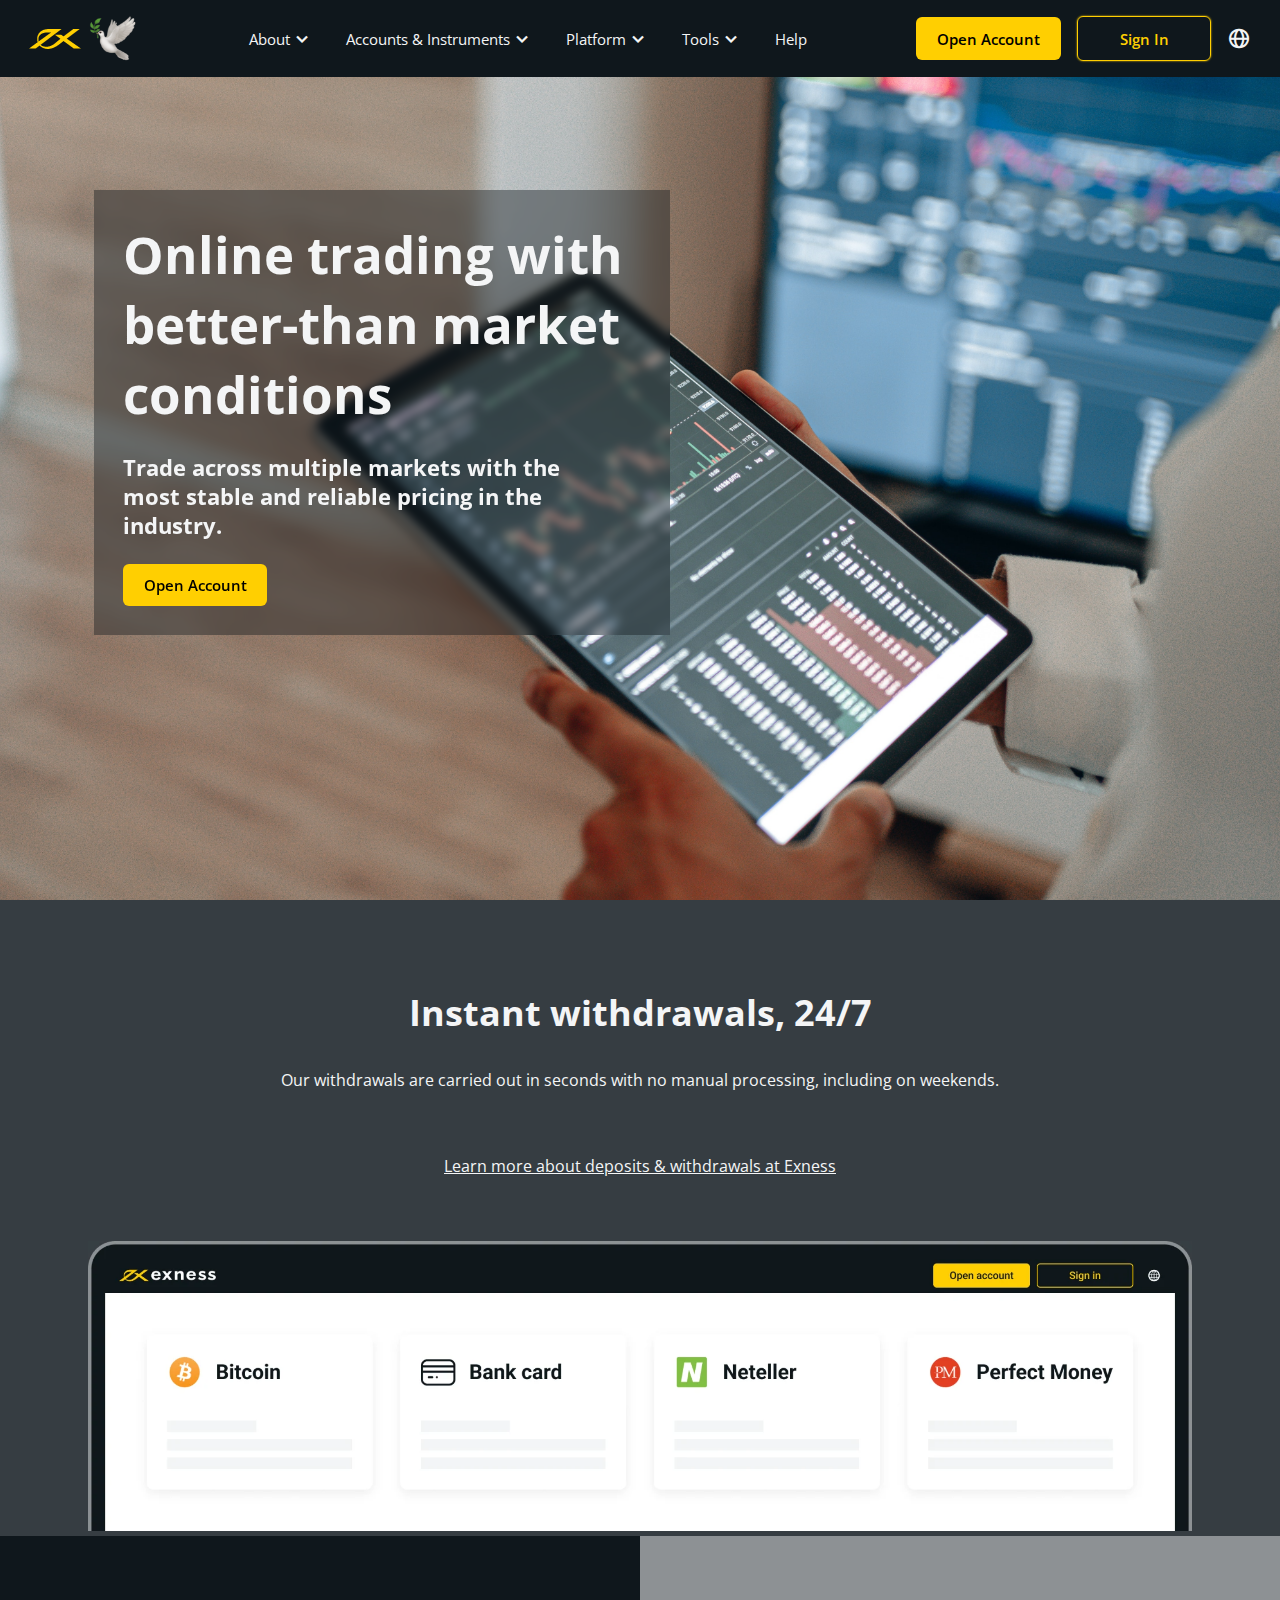
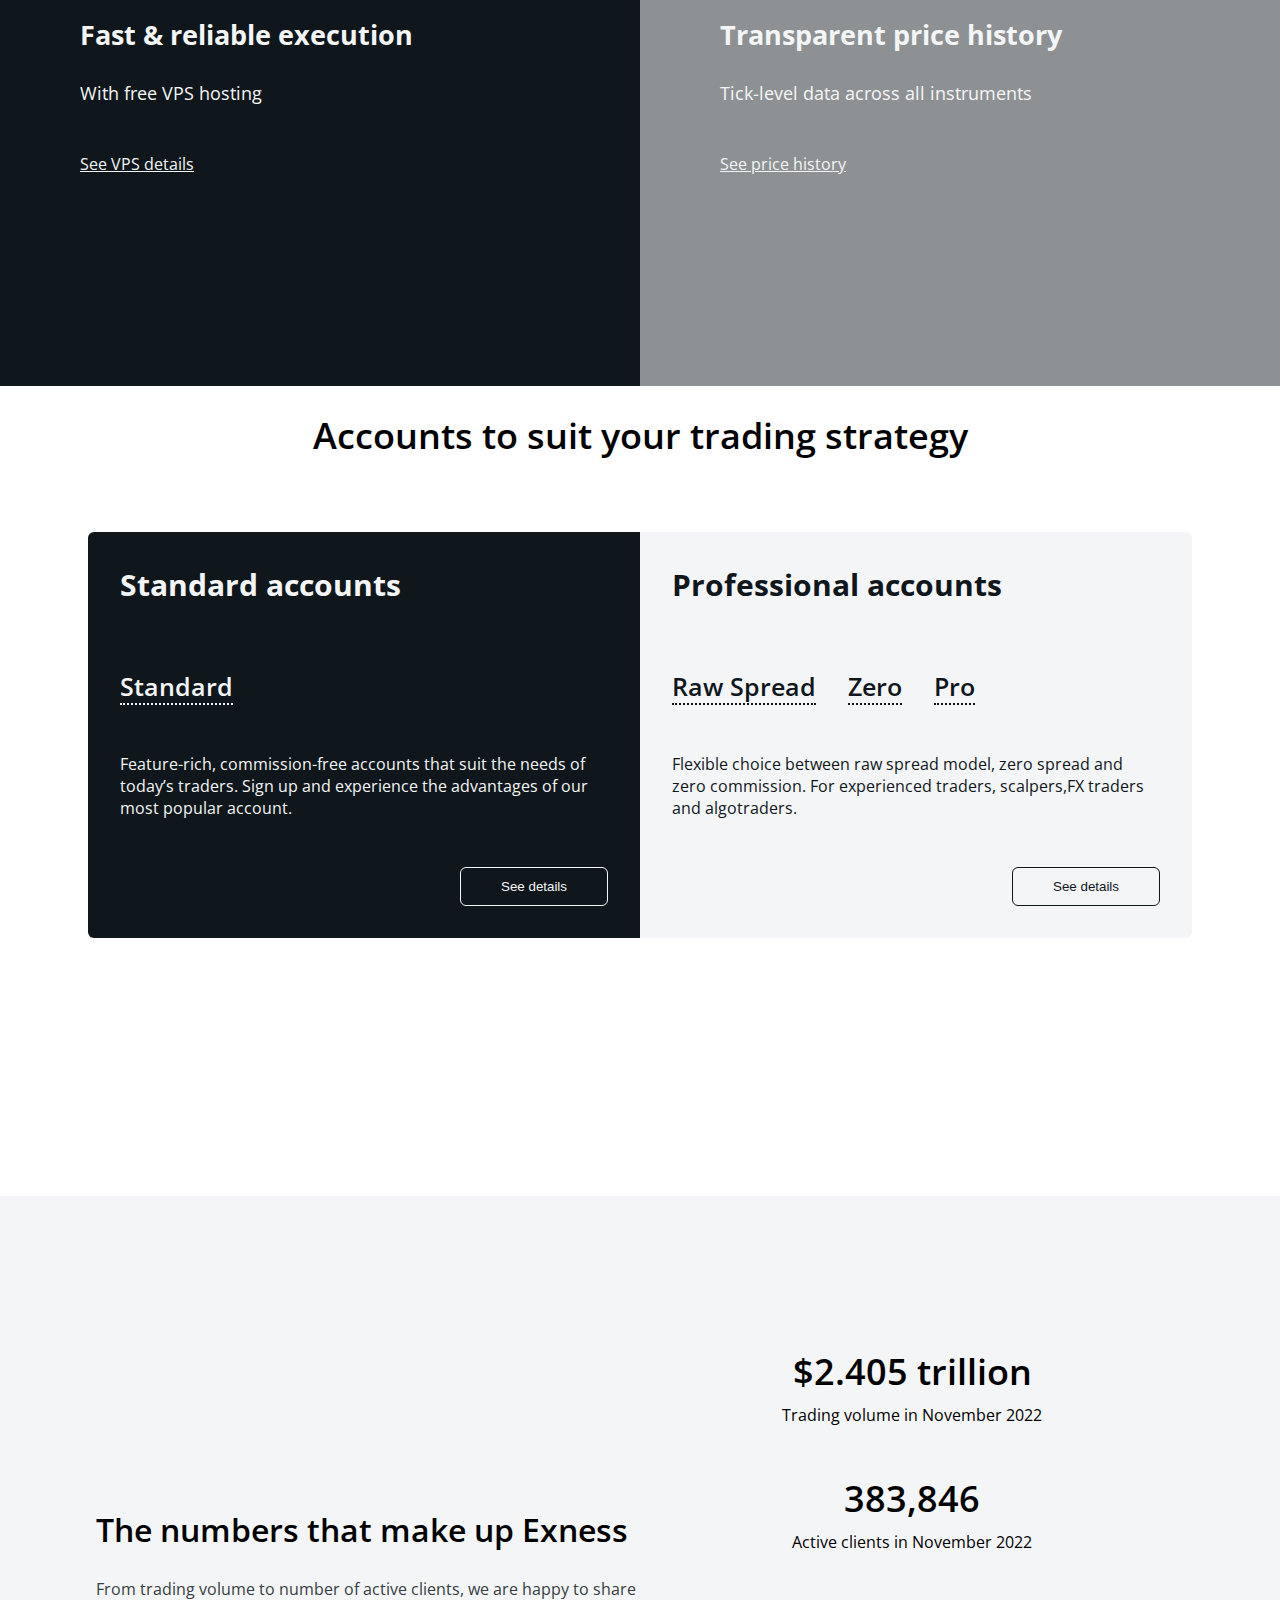
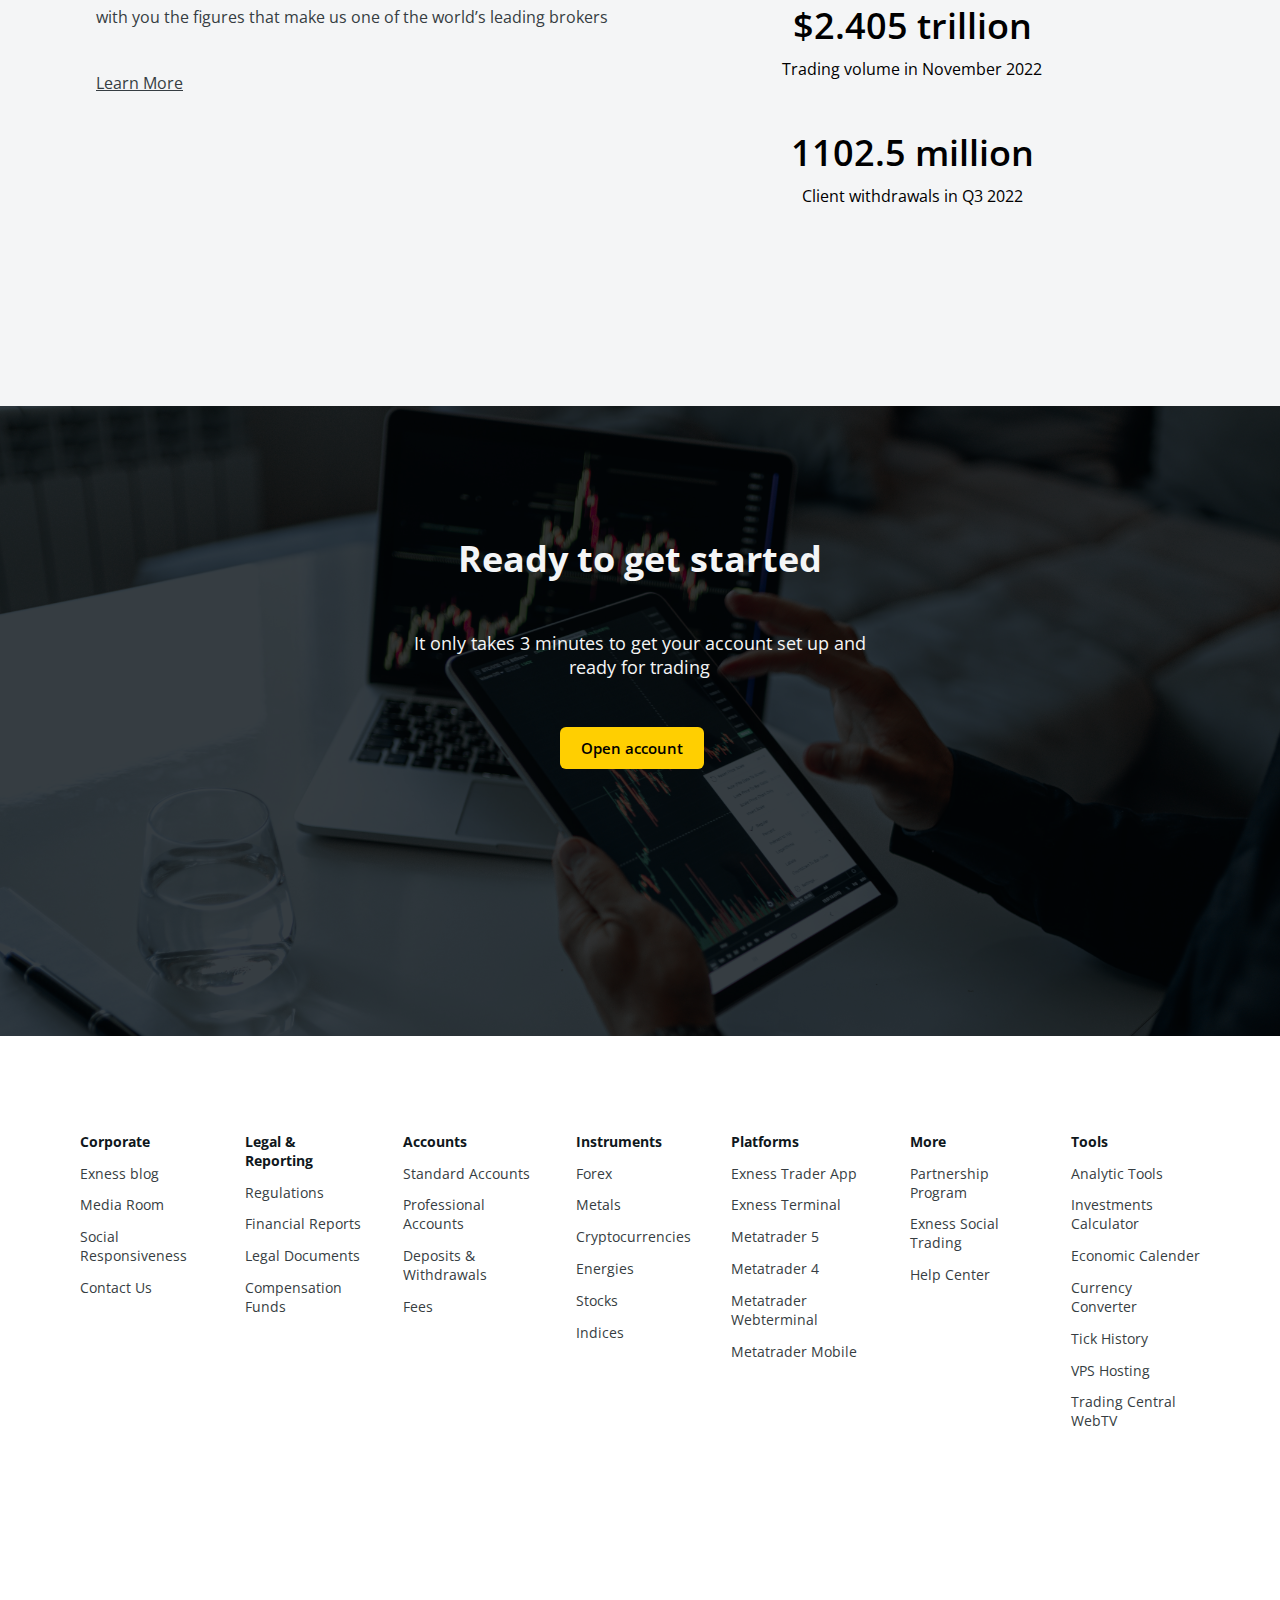
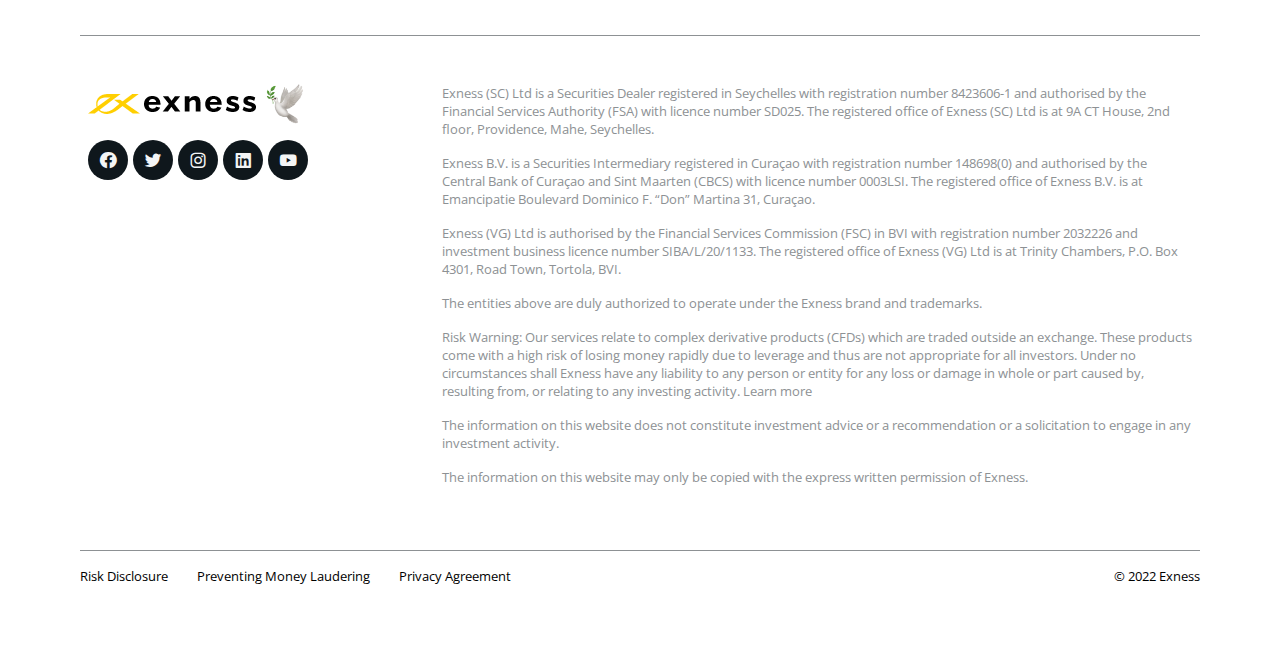
==== index.html @ 66a93e68 "Setting up to fix the site" ====
<!DOCTYPE html>
<html lang="en">
  <head>
    <meta charset="UTF-8" />
    <meta http-equiv="X-UA-Compatible" content="IE=edge" />
    <meta name="viewport" content="width=device-width, initial-scale=1.0" />
    <!-- LINKING FAVICON -->
    <link
      rel="shortcut icon"
      href="/assets/favicon_io/favicon-32x32.png"
      type="image/x-icon"
    />
    <!-- LINKING FAVICON -->
    <!-- LINKING BOXICONS -->
    <link
      href="https://unpkg.com/boxicons@2.1.4/css/boxicons.min.css"
      rel="stylesheet"
    />
    <!-- LINKING BOXICONS -->

    <!-- LINKING CSS -->
    <link rel="stylesheet" href="/style.css" />
    <!-- LINKING CSS -->
    <title>
      Online Trading | Trade CFDs on Crypto, Forex & more with Exness
    </title>
  </head>
  <body>
    <!-- NAV SECTION -->
    <nav>
      <!-- Nav Logo -->
      <i class="bx bx-menu"></i>

      <div class="navLogo">
        <img src="/assets/Sign.png" alt="Exness Logo" />
        <img src="/assets/peace.png" alt="Dove Image" />
      </div>
      <!-- Nav List -->
      <div class="navList">
        <ul class="main_navList">
          <!-- About List -->
          <li>
            <a href="#!"
              >About <i class="bx bx-chevron-up abt_btn_up"></i>
              <i class="bx bx-chevron-down abt_btn_down"></i
            ></a>
            <div class="sub_navList_abt">
              <ul>
                <li class="topic">Corporate</li>
                <li>Exness Blog</li>
                <li>Media Room</li>
                <li>Social Responsibility</li>
                <li>Contact Us</li>
              </ul>
              <ul>
                <li class="topic">Legal & Reporting</li>
                <li>Regulation</li>
                <li>Financial Reports</li>
                <li>Legal Documents</li>
                <li>Compensation Fund</li>
              </ul>
            </div>
          </li>
          <!-- Accounts & Instruments List -->
          <li>
            <a href="#!"
              >Accounts & Instruments
              <i class="bx bx-chevron-up acct_btn_up"></i>
              <i class="bx bx-chevron-down acct_btn_down"></i
            ></a>
            <div class="sub_navList_acct">
              <!-- Accounts List -->
              <ul>
                <li class="topic">Accounts</li>
                <li>Standard Accounts</li>
                <li>Professional Accounts</li>
                <li>Deposit Withdrawal</li>
                <li>Fees</li>
              </ul>
              <!-- Instruments List -->
              <ul>
                <li class="topic">Instruments</li>
                <li>Forex</li>
                <li>Metals</li>
                <li>Cryptocurrencies</li>
                <li>Energies</li>
                <li>Stocks</li>
                <li>Indices</li>
              </ul>
            </div>
          </li>
          <!-- Platforms List -->
          <li>
            <a href="#!"
              >Platform <i class="bx bx-chevron-up plat_btn_up"></i>
              <i class="bx bx-chevron-down plat_btn_down"></i
            ></a>
            <div class="sub_navList_plat">
              <ul>
                <li>Exness Trader App</li>
                <li>Exness Terminal</li>
                <li>MetaTrader 5</li>
                <li>MetaTrader 4</li>
                <li>MetaTrader WebTerminal</li>
                <li>MetaTrader Mobile</li>
              </ul>
            </div>
          </li>
          <!-- Tools List -->
          <li>
            <a href="#!"
              >Tools <i class="bx bx-chevron-up tools_btn_up"></i>
              <i class="bx bx-chevron-down tools_btn_down"></i
            ></a>
            <div class="sub_navList_tools">
              <ul>
                <li>Analytical Tools</li>
                <li>Investment Calculators</li>
                <li>Economic Calender</li>
                <li>Currency Converter</li>
                <li>Tick History</li>
                <li>VPS Hosting</li>
                <li>Trading Central WebTV</li>
              </ul>
            </div>
          </li>
          <!-- Help List -->
          <li>Help</li>
        </ul>
      </div>
      <div class="navCTA">
        <button class="priBtn">Open Account</button>
        <button class="secBtn">Sign In</button>
        <i class="bx bx-globe"></i>
        <i class="bx bx-message-detail"></i>
      </div>
    </nav>
    <!-- xxxNAV SECTION -->
    <!-- HERO SECTION -->
    <section class="hero">
      <div class="hero_content">
        <h1>Online trading with better-than market conditions</h1>
        <p>
          Trade across multiple markets with the most stable and reliable
          pricing in the industry.
        </p>
        <button class="heroBtn">Open Account</button>
      </div>
    </section>
    <!-- xxxHERO SECTION -->
    <!-- WITHDRAWALS SECTION -->
    <section class="withdrawal">
      <h2>Instant withdrawals, 24/7</h2>
      <p>
        Our withdrawals are carried out in seconds with no manual processing,
        including on weekends.
      </p>
      <p class="link">Learn more about deposits & withdrawals at Exness</p>
      <img src="/assets/deposits-withdrawals.png" alt="" />
    </section>
    <!-- WITHDRAWALS SECTION -->
    <!-- EXECUTION SECTION -->
    <section class="exe_transparent">
      <div class="execution">
        <h3>Fast & reliable execution</h3>
        <p>With free VPS hosting</p>
        <p class="link">See VPS details</p>
      </div>
      <div class="transparent">
        <h3>Transparent price history</h3>
        <p>Tick-level data across all instruments</p>
        <p class="link">See price history</p>
      </div>
    </section>
    <!-- EXECUTION SECTION -->
    <!-- ACCOUNTS SECTION -->
    <section class="accounts">
      <h3>Accounts to suit your trading strategy</h3>
      <div class="accounts_types">
        <div class="standard">
          <h4>Standard accounts</h4>
          <div class="dotted">
            <span>Standard</span>
          </div>
          <p>
            Feature-rich, commission-free accounts that suit the needs of
            today’s traders. Sign up and experience the advantages of our most
            popular account.
          </p>
          <button>See details</button>
        </div>
        <div class="professional">
          <h4>Professional accounts</h4>
          <div class="dotted">
            <span>Raw Spread</span>
            <span>Zero</span>
            <span>Pro</span>
          </div>
          <p>
            Flexible choice between raw spread model, zero spread and zero
            commission. For experienced traders, scalpers,FX traders and
            algotraders.
          </p>
          <button>See details</button>
        </div>
      </div>
    </section>
    <!-- ACCOUNTS SECTION -->
    <!-- TESTIMONIALS SECTION -->
    <section class="testimonials">
      <div class="testimonialsCTA">
        <h3>The numbers that make up Exness</h3>
        <p>
          From trading volume to number of active clients, we are happy to share
          with you the figures that make us one of the world’s leading brokers
        </p>
        <span class="link">Learn More</span>
      </div>
      <div class="testimonialsDetails">
        <div class="numbers">
          <span>$2.405 trillion</span
          ><span>Trading volume in November 2022</span>
        </div>
        <div class="numbers">
          <span>383,846</span><span>Active clients in November 2022</span>
        </div>
        <div class="numbers">
          <span>$2.405 trillion</span
          ><span>Trading volume in November 2022</span>
        </div>
        <div class="numbers">
          <span>1102.5 million</span><span>Client withdrawals in Q3 2022</span>
        </div>
      </div>
    </section>
    <!-- TESTIMONIALS SECTION -->
    <!-- CTA SECTION -->
    <section class="CTA">
      <div class="ctaContent">
        <h2>Ready to get started</h2>
        <p>
          It only takes 3 minutes to get your account set up and ready for
          trading
        </p>
        <button class="ctaBtn">Open account</button>
      </div>
    </section>
    <!-- CTA SECTION -->
    <!-- FOOTER LINKS -->
    <section class="links">
      <ul>
        <li class="topic">Corporate</li>
        <li>Exness blog</li>
        <li>Media Room</li>
        <li>Social Responsiveness</li>
        <li>Contact Us</li>
      </ul>
      <ul>
        <li class="topic">Legal & Reporting</li>
        <li>Regulations</li>
        <li>Financial Reports</li>
        <li>Legal Documents</li>
        <li>Compensation Funds</li>
      </ul>
      <ul>
        <li class="topic">Accounts</li>
        <li>Standard Accounts</li>
        <li>Professional Accounts</li>
        <li>Deposits & Withdrawals</li>
        <li>Fees</li>
      </ul>
      <ul>
        <li class="topic">Instruments</li>
        <li>Forex</li>
        <li>Metals</li>
        <li>Cryptocurrencies</li>
        <li>Energies</li>
        <li>Stocks</li>
        <li>Indices</li>
      </ul>
      <ul>
        <li class="topic">Platforms</li>
        <li>Exness Trader App</li>
        <li>Exness Terminal</li>
        <li>Metatrader 5</li>
        <li>Metatrader 4</li>
        <li>Metatrader Webterminal</li>
        <li>Metatrader Mobile</li>
      </ul>
      <ul>
        <li class="topic">More</li>
        <li>Partnership Program</li>
        <li>Exness Social Trading</li>
        <li>Help Center</li>
      </ul>
      <ul>
        <li class="topic">Tools</li>
        <li>Analytic Tools</li>
        <li>Investments Calculator</li>
        <li>Economic Calender</li>
        <li>Currency Converter</li>
        <li>Tick History</li>
        <li>VPS Hosting</li>
        <li>Trading Central WebTV</li>
      </ul>
    </section>
    <!-- FOOTER LINKS -->
    <!-- FOOTER SECTION -->
    <footer>
      <div class="companyDetails">
        <div class="logo">
          <div class="logoImg">
            <img src="/assets/ExnessLogoBlack.png" alt="" />
            <img src="/assets/peace.png" alt="" />
          </div>
          <div class="logoSocials">
            <i class="bx bxl-facebook-circle"></i>
            <i class="bx bxl-twitter"></i>
            <i class="bx bxl-instagram"></i>
            <i class="bx bxl-linkedin-square"></i>
            <i class="bx bxl-youtube"></i>
          </div>
        </div>
        <div class="companyDetContents">
          <p>
            E​xness (SC) Ltd ​is a Securities Dealer registered in Seychelles
            with registration number 8423606-1 and authorised by the Financial
            Services Authority (FSA) with licence number SD025. The registered
            office of E​xness (SC) Ltd is at 9A CT House, 2nd floor, Providence,
            Mahe, Seychelles.
          </p>
          <p>
            Exness B.V. is a Securities Intermediary registered in Curaçao with
            registration number 148698(0) and authorised by the Central Bank of
            Curaçao and Sint Maarten (CBCS) with licence number 0003LSI. The
            registered office of Exness B.V. is at Emancipatie Boulevard
            Dominico F. “Don” Martina 31, Curaçao.
          </p>
          <p>
            Exness (VG) Ltd is authorised by the Financial Services Commission
            (FSC) in BVI with registration number 2032226 and investment
            business licence number SIBA/L/20/1133. The registered office of
            Exness (VG) Ltd is at Trinity Chambers, P.O. Box 4301, Road Town,
            Tortola, BVI.
          </p>
          <p>
            The entities above are duly authorized to operate under the Exness
            brand and trademarks.
          </p>
          <p>
            Risk Warning: Our services relate to complex derivative products
            (CFDs) which are traded outside an exchange. These products come
            with a high risk of losing money rapidly due to leverage and thus
            are not appropriate for all investors. Under no circumstances shall
            Exness have any liability to any person or entity for any loss or
            damage in whole or part caused by, resulting from, or relating to
            any investing activity. <a href="#">Learn more</a>
          </p>
          <p>
            The information on this website does not constitute investment
            advice or a recommendation or a solicitation to engage in any
            investment activity.
          </p>
          <p>
            The information on this website may only be copied with the express
            written permission of Exness.
          </p>
        </div>
      </div>
    </footer>
    <div class="footerProper">
      <div class="legals">
        <div class="spans">
          <span>Risk Disclosure</span>
          <span>Preventing Money Laudering</span>
          <span>Privacy Agreement</span>
        </div>
        <div>&#169; 2022 Exness</div>
      </div>
    </div>
    <!-- FOOTER SECTION -->
    <!-- JS  -->
    <script src="/index.js"></script>
    <!-- JS  -->
  </body>
</html>
---- style.css ----
/* LINKING GOOGLE FONTS */
@import url("https://fonts.googleapis.com/css2?family=Open+Sans:wght@300;400;500;600;700;800&display=swap");
/* LINKING GOOGLE FONTS */

/* CSS Variables */
:root {
  --main-theme: #ffcf01;
  --main-theme-hover: #ffcf51;
  --theme-dark: #0f171c;
  --theme-mid-dark: #363d42;
  --theme-lighter-gray: #8d9194;
  --theme-lighter-gray2: #f4f5f6;
  --theme-dark-hover: #0f171c88;
  --theme-light: #fff;
  --theme-gray: #f4f5f6;
}
/* CSS Variables */

/* Initializing CSS */
* {
  padding: 0;
  margin: 0;
  box-sizing: border-box;
}

body {
  font-family: "Open Sans", sans-serif;
}

li {
  list-style: none;
}

a {
  text-decoration: none;
  color: inherit;
}

button {
  border: none;
  outline: none;
}
/* Initializing CSS */

/* Global CSS */
.priBtn {
  background-color: var(--main-theme);
  padding: 0.7rem 1.3rem;
  margin-right: 1rem;
  border-radius: 6px;
  font-size: 15.1px;
  font-family: "Open Sans", sans-serif;
  cursor: pointer;
  transition: 0.2s ease-in-out;
  font-weight: 600;
}

.priBtn:hover {
  background-color: var(--main-theme-hover);
}

.secBtn {
  background-color: transparent;
  color: var(--main-theme);
  border: 1px solid var(--main-theme);
  padding: 0.7rem 2.6rem;
  margin-right: 1rem;
  border-radius: 6px;
  font-size: 15.1px;
  font-family: "Open Sans", sans-serif;
  cursor: pointer;
  transition: 0.2s ease-in-out;
  font-weight: 600;
  box-shadow: 0px 0px 2px var(--main-theme);
}

.secBtn:hover {
  box-shadow: 0px 0px 10px var(--main-theme);
}
/* Global CSS */

/* *******NAV SECTION STYLING********** */

nav {
  position: fixed;
  top: 0;
  z-index: 1;
  width: 100%;
  display: flex;
  align-items: center;
  justify-content: space-between;
  padding: 1rem 1.8rem;
  background-color: var(--theme-dark);
  color: var(--theme-gray);
}

nav > .navLogo {
  display: flex;
  align-items: center;
  justify-content: center;
  gap: 0.5rem;
}

nav .bx-menu {
  display: none;
}

nav > .navLogo img:nth-child(2) {
  height: 45px;
  width: 50px;
}

nav .navList .main_navList {
  display: flex;
  align-items: center;
  justify-content: space-between;
  gap: 2rem;
  font-size: 15px;
}

.navList .main_navList li {
  transition: 0.2s ease;
}

.navList .main_navList li a {
  display: flex;
  align-items: center;
  justify-content: center;
  transition: 0.2s ease;
}

.navList .main_navList > li:last-of-type:hover {
  text-decoration: underline;
  cursor: pointer;
}

.navList .main_navList li:hover {
  color: var(--main-theme);
}

.navList .main_navList li:hover .sub_navList_abt,
.navList .main_navList li:hover .sub_navList_acct,
.navList .main_navList li:hover .sub_navList_plat,
.navList .main_navList li:hover .sub_navList_tools {
  color: var(--theme-gray);
}

.navList .main_navList li a .bx-chevron-up {
  display: none;
}

.navList .main_navList li a .bx-chevron-down,
.navList .main_navList li a .bx-chevron-up {
  font-size: 24px;
}

.navList .main_navList li .sub_navList_abt,
.navList .main_navList li .sub_navList_acct,
.navList .main_navList li .sub_navList_plat,
.navList .main_navList li .sub_navList_tools {
  display: none;
}

.navList .main_navList li .sub_navList_abt.active,
.navList .main_navList li .sub_navList_acct.active,
.navList .main_navList li .sub_navList_plat.active,
.navList .main_navList li .sub_navList_tools.active {
  display: flex;
  align-items: center;
  justify-content: center;
  gap: 3rem;
  padding: 1.7rem;
  cursor: pointer;
  position: absolute;
  background-color: #363d42;
  top: 11%;
}

.navList .main_navList li .sub_navList_acct.active {
  align-items: flex-start;
  justify-content: flex-start;
}

.navList .main_navList li .sub_navList_abt.active ul .topic,
.navList .main_navList li .sub_navList_acct.active ul .topic {
  font-weight: 700;
  padding-bottom: 0.8rem;
}

.navList .main_navList li .sub_navList_abt.active ul .topic:hover,
.navList .main_navList li .sub_navList_acct.active ul .topic:hover {
  color: var(--theme-gray);
}

.navList .main_navList li .sub_navList_abt.active ul li,
.navList .main_navList li .sub_navList_acct.active ul li,
.navList .main_navList li .sub_navList_plat.active ul li,
.navList .main_navList li .sub_navList_tools.active ul li {
  margin-bottom: 1.8rem;
}

.navList .main_navList li .sub_navList_abt.active ul li:last-child,
.navList .main_navList li .sub_navList_acct.active ul li:last-child,
.navList .main_navList li .sub_navList_plat.active ul li:last-child,
.navList .main_navList li .sub_navList_tools.active ul li:last-child {
  margin-bottom: 0;
}

.navList .main_navList li .sub_navList_abt.active:hover,
.navList .main_navList li .sub_navList_acct.active:hover,
.navList .main_navList li .sub_navList_plat.active:hover,
.navList .main_navList li .sub_navList_tools.active:hover {
  color: var(--theme-gray);
}

nav .navCTA {
  cursor: pointer;
}

nav .navCTA {
  display: flex;
  align-items: center;
  justify-content: center;
}

nav .navCTA i {
  font-size: 24px;
}

nav .navCTA i:last-child {
  display: none;
}

/* NAV SECTION MEDIA QUERIES */
@media (min-width: 200px) and (max-width: 375px) {
  nav .navList {
    display: none;
  }
  .navCTA .priBtn,
  .navCTA .secBtn {
    display: none;
  }
  nav .navCTA i:last-child {
    display: flex;
    margin-left: 0.8rem;
  }
  nav .navCTA .bx-globe {
    display: none;
  }
  nav .bx-menu {
    display: flex;
    font-size: 24px;
    cursor: pointer;
  }
}
@media (min-width: 376px) and (max-width: 576px) {
  nav .navList {
    display: none;
  }
  .navCTA .priBtn,
  .navCTA .secBtn {
    display: none;
  }
  nav .navCTA i:last-child {
    display: flex;
    margin-left: 0.8rem;
  }
  nav .navCTA .bx-globe {
    display: none;
  }
  nav .bx-menu {
    display: flex;
    font-size: 24px;
    cursor: pointer;
  }
}
@media (min-width: 577px) and (max-width: 820px) {
  nav .navList {
    display: none;
  }
  nav .bx-menu {
    display: flex;
    font-size: 35px;
    cursor: pointer;
  }
  nav .navCTA .bx-globe {
    display: none;
  }
  nav .navCTA i:last-child {
    display: flex;
    margin-left: 0.8rem;
    font-size: 35px;
  }
}
/* NAV SECTION MEDIA QUERIES */

/* xxxxxxxxNAV SECTION STYLINGxxxxxxxx */

/* HERO SECTION STYLING */
.hero {
  height: 100vh;
  background-image: url("/assets/bg_bg.jpg");
  background-size: cover;
  background-repeat: no-repeat;
  background-position: center;
  padding: 10rem 4rem;
  display: flex;
  flex-direction: column;
  align-items: flex-start;
  justify-content: flex-start;
}

.hero .hero_content {
  width: 50%;
  background-color: rgba(15, 23, 26, 0.405);
  -webkit-backdrop-filter: blur(5px);
  backdrop-filter: blur(5px);
  padding: 1.8rem;
  margin: 30px;
  font-weight: bold;
}

.hero_content h1 {
  font-size: 3.2rem;
  color: var(--theme-gray);
  margin-bottom: 1.5rem;
}

.hero_content p {
  font-size: 21.5px;
  color: var(--theme-gray);
  width: 85%;
  margin-bottom: 1.5rem;
}

.heroBtn {
  background-color: var(--main-theme);
  padding: 0.7rem 1.3rem;
  margin-right: 1rem;
  border-radius: 6px;
  font-size: 15.1px;
  font-family: "Open Sans", sans-serif;
  cursor: pointer;
  transition: 0.2s ease-in-out;
  font-weight: 600;
}

.heroBtn:hover {
  background-color: var(--main-theme-hover);
}

/* HERO SECTION MEDIA QUERIES */
@media (min-width: 200px) and (max-width: 374px) {
}
@media (min-width: 375px) and (max-width: 576px) {
  .hero {
    height: 80vh;
    padding: 4.6rem 0rem;
  }
  .hero .hero_content {
    width: 100%;
    padding: 1rem;
    margin: 0px;
  }
  .hero_content h1 {
    margin-top: 8rem;
    font-size: 35px;
    padding: 0;
    text-align: center;
  }
  .hero_content p {
    font-size: 16.5px;
    color: var(--theme-gray);
    width: 100%;
    padding: 0;
    text-align: center;
    margin-bottom: 8.7rem;
  }
  .heroBtn {
    width: 100%;
  }
}
@media (min-width: 577px) and (max-width: 820px) {
  .hero {
    height: 53vh;
    padding: 4.6rem 0rem;
  }
  .hero .hero_content {
    width: 100%;
    padding: 1rem;
    margin: 0px;
  }
  .hero_content h1 {
    width: 70%;
    margin-top: 5rem;
    font-size: 3rem;
    padding: 0;
    text-align: left;
  }
  .hero_content p {
    font-size: 16.5px;
    color: var(--theme-gray);
    width: 80%;
    padding: 0;
    text-align: left;
    margin-bottom: 5rem;
  }
}
/* xxxHERO SECTION MEDIA QUERIES */

/* xxxxxxxxxHERO SECTION STYLING */

/* WITHDRAWALE SECTION */
.withdrawal {
  padding: 5.5rem 5.5rem 0 5.5rem;
  text-align: center;
  background-color: #363d42;
  color: var(--theme-gray);
}

.withdrawal h2 {
  font-size: 36px;
  margin-bottom: 2rem;
}

.withdrawal p {
  font-size: 16px;
  margin-bottom: 4rem;
}

.withdrawal .link {
  text-decoration: underline;
}

.withdrawal img {
  width: 100%;
}

/* WITHDRWAL SECTION MEDIA QUERIES */
@media (min-width: 200px) and (max-width: 374px) {
}
@media (min-width: 375px) and (max-width: 576px) {
  .withdrawal {
    padding: 5rem 1rem 0 1rem;
  }

  .withdrawal h2 {
    font-size: 26px;
    /* margin-bottom: 2rem; */
  }

  .withdrawal p {
    margin-bottom: 2rem;
  }
}
@media (min-width: 577px) and (max-width: 820px) {
}
/* xxxWITHDRWAL SECTION MEDIA QUERIES */
/* WITHDRAWALE SECTION */

/* EXECUTION SECTION STYLING */
.exe_transparent {
  height: 50vh;
  display: flex;
  align-items: center;
  justify-content: space-around;
}

.exe_transparent .execution {
  padding: 5rem 5rem 1rem 5rem;
  width: 100%;
  height: 100%;
  background-color: var(--theme-dark);
}

.exe_transparent .transparent {
  padding: 5rem 5rem 1rem 5rem;
  width: 100%;
  height: 100%;
  background-color: var(--theme-lighter-gray);
}

.exe_transparent .execution h3,
.exe_transparent .transparent h3 {
  font-size: 27px;
  margin-bottom: 1.7rem;
  color: var(--theme-gray);
}

.exe_transparent .execution p,
.exe_transparent .transparent p {
  color: var(--theme-gray);
  font-size: 18.35px;
  margin-bottom: 3rem;
}

.exe_transparent .execution .link,
.exe_transparent .transparent .link {
  font-size: 16px;
  text-decoration: underline;
}

/* EXECUTION SECTION MEDIA QUERIES */
@media (min-width: 200px) and (max-width: 374px) {
}
@media (min-width: 375px) and (max-width: 576px) {
  .exe_transparent {
    width: 100%;
    height: 30vh;
  }
  .exe_transparent .execution,
  .exe_transparent .transparent {
    padding: 1rem 1rem 0.3rem 1rem;
  }
  .exe_transparent .execution h3,
  .exe_transparent .transparent h3 {
    font-size: 20px;
    margin-bottom: 2rem;
  }
  .exe_transparent .execution p,
  .exe_transparent .transparent p {
    color: var(--theme-gray);
    font-size: 16px;
    margin-bottom: 1.5rem;
  }

  .exe_transparent .execution p {
    margin-bottom: 2.9rem;
  }
  .exe_transparent .execution .link,
  .exe_transparent .transparent .link {
    font-size: 14px;
  }
}
@media (min-width: 577px) and (max-width: 820px) {
  .exe_transparent {
    height: 30vh;
  }
  .exe_transparent .execution p {
    margin-bottom: 4.5rem;
  }
}
/* xxxEXECUTION SECTION MEDIA QUERIES */
/* EXECUTION SECTION STYLING */
/* ACCOUNTS SECTION */
.accounts {
  height: 90vh;
  padding: 1.5rem;
  background-color: var(--theme-light);
}

.accounts h3 {
  text-align: center;
  font-weight: 600;
  font-size: 36.2px;
  margin-bottom: 0.5rem;
}

.accounts .accounts_types {
  padding: 4rem;
  display: flex;
  align-items: center;
  justify-content: center;
}

.accounts .accounts_types .standard {
  background-color: var(--theme-dark);
  color: var(--theme-gray);
  width: 50%;
  height: 100%;
  padding: 2rem;
  border-top-left-radius: 6px;
  border-bottom-left-radius: 6px;
}

.accounts .accounts_types .standard .dotted,
.accounts .accounts_types .professional .dotted {
  display: flex;
  align-items: center;
  justify-content: flex-start;
  gap: 2rem;
  font-size: 25px;
  font-weight: 600;
}

.accounts .accounts_types .standard .dotted > span,
.accounts .accounts_types .professional .dotted > span {
  border-bottom: 2px dotted;
  margin-bottom: 3rem;
}

.accounts .accounts_types .standard h4,
.accounts .accounts_types .professional h4 {
  font-size: 30px;
  margin-bottom: 4rem;
}

.accounts .accounts_types .standard p,
.accounts .accounts_types .professional p {
  margin-bottom: 3rem;
}

.accounts .accounts_types .professional {
  color: var(--theme-dark);
  background-color: var(--theme-gray);
  width: 50%;
  height: 100%;
  padding: 2rem;
  border-top-right-radius: 6px;
  border-bottom-right-radius: 6px;
}

.accounts .accounts_types .standard button,
.accounts .accounts_types .professional button {
  display: block;
  margin-left: auto;
  padding: 0.7rem 2.5rem;
  background-color: transparent;
}

.accounts .accounts_types .standard button {
  border: 1px solid var(--theme-gray);
  border-radius: 6px;
  color: var(--theme-gray);
}

.accounts .accounts_types .professional button {
  border: 1px solid var(--theme-dark);
  border-radius: 6px;
  color: var(--theme-dark);
}

/* ACCOUNTS SECTION MEDIA QUERIES */
@media (min-width: 200px) and (max-width: 374px) {
}
@media (min-width: 375px) and (max-width: 576px) {
  .accounts {
    height: 80vh;
    padding: 0.5rem;
  }
  .accounts h3 {
    font-size: 25.2px;
    margin-top: 2rem;
  }

  .accounts .accounts_types {
    padding: 1rem;
    flex-direction: column;
  }
  .accounts .accounts_types .standard,
  .accounts .accounts_types .professional {
    width: 100%;
    height: 10%;
    padding: 1rem;
    border-radius: 6px;
  }
  .accounts .accounts_types .standard h4,
  .accounts .accounts_types .professional h4 {
    font-size: 22px;
  }
  .accounts .accounts_types .standard span,
  .accounts .accounts_types .professional span {
    font-size: 18px;
  }
  .accounts .accounts_types .professional {
    margin-top: 1.5rem;
  }
  .accounts .accounts_types .standard button,
  .accounts .accounts_types .professional button {
    width: 100%;
  }
}
@media (min-width: 577px) and (max-width: 820px) {
  .accounts {
    height: 80vh;
    padding: 0.5rem;
  }
  .accounts h3 {
    font-size: 25.2px;
    margin-top: 3rem;
  }

  .accounts .accounts_types {
    padding: 1rem;
    flex-direction: row;
  }
  .accounts .accounts_types .standard,
  .accounts .accounts_types .professional {
    width: 100%;
    padding: 1rem;
  }
  .accounts .accounts_types .standard h4,
  .accounts .accounts_types .professional h4 {
    font-size: 22px;
  }
  .accounts .accounts_types .standard span,
  .accounts .accounts_types .professional span {
    font-size: 18px;
  }

  .accounts .accounts_types .standard button,
  .accounts .accounts_types .professional button {
    width: 100%;
  }
}
/* xxxACCOUNTS SECTION MEDIA QUERIES */
/* ACCOUNTS SECTION */

/* TESTIMONIALS SECTION */
.testimonials {
  margin-top: 0rem;
  height: 90vh;
  display: flex;
  align-items: center;
  justify-content: center;
  padding: 6rem;
  background-color: var(--theme-lighter-gray2);
}

.testimonialsCTA,
.testimonialsDetails {
  width: 50%;
}

.testimonialsDetails,
.testimonialsDetails .numbers {
  display: flex;
  flex-direction: column;
  align-items: center;
  justify-content: space-between;
}

.testimonialsCTA h3 {
  font-size: 32px;
  font-weight: 600;
  width: 100%;
  margin-bottom: 1.5rem;
}

.testimonialsCTA p {
  margin-bottom: 2.5rem;
  line-height: 1.8;
  color: var(--theme-mid-dark);
}

.testimonialsCTA .link {
  text-decoration: underline;
  color: var(--theme-mid-dark);
}

.numbers span:first-of-type {
  font-weight: 600;
  font-size: 36px;
  margin-bottom: 0.5rem;
  /* color: var(--theme-mid-dark); */
}

.numbers {
  margin-bottom: 3rem;
}

/* TESTIMONIALS SECTION MEDIA QUERIES */
@media (min-width: 200px) and (max-width: 374px) {
}
@media (min-width: 375px) and (max-width: 576px) {
  .testimonials {
    flex-direction: column;
    margin-top: 18rem;
    height: 100vh;
    text-align: center;
    padding: 3rem 1rem 1rem 1rem;
  }
  .testimonialsCTA,
  .testimonialsDetails {
    width: 100%;
  }
  .testimonialsCTA h3 {
    font-size: 28px;
    margin-top: 3rem;
  }
  .testimonialsCTA p {
    margin-bottom: 1.8rem;
  }
  .testimonialsDetails {
    margin-top: 3rem;
  }
  .numbers span:first-of-type {
    font-size: 28px;
    color: var(--theme-mid-dark);
  }
}
@media (min-width: 577px) and (max-width: 820px) {
  .testimonials {
    margin-top: -20rem;
    padding: 3rem;
    font-size: 80%;
    height: 60vh;
  }
  .numbers span:first-of-type {
    font-size: 28px;
  }
}
/* xxxTESTIMONIALS SECTION MEDIA QUERIES */
/* TESTIMONIALS SECTION */

/* CTA SECTION */
.CTA {
  display: flex;
  flex-direction: column;
  align-items: center;
  height: 70vh;
  padding: 6rem;
  background-image: url("/assets/bg_bg2.jpg");
  background-color: var(--theme-mid-dark);
  background-size: cover;
  background-blend-mode: multiply;
}

.ctaContent {
  margin-top: 2rem;
  text-align: center;
}

.CTA h2,
.CTA p {
  color: var(--theme-gray);
}

.CTA h2 {
  font-size: 36px;
  margin-bottom: 3rem;
}

.CTA p {
  font-size: 18px;
  width: 80%;
  margin: auto;
  margin-bottom: 3rem;
}

.ctaBtn {
  background-color: var(--main-theme);
  padding: 0.7rem 1.3rem;
  margin-right: 1rem;
  border-radius: 6px;
  font-size: 15.1px;
  font-family: "Open Sans", sans-serif;
  cursor: pointer;
  transition: 0.2s ease-in-out;
  font-weight: 600;
}

.ctaBtn:hover {
  background-color: var(--main-theme-hover);
}

/* CTA SECTION MEDIA QUERIES */
@media (min-width: 200px) and (max-width: 374px) {
}
@media (min-width: 375px) and (max-width: 576px) {
  .CTA {
    height: 35vh;
    padding: 1rem;
  }
  .ctaContent {
    margin-top: 2rem;
  }
  .CTA h2 {
    font-size: 28px;
  }
  .CTA p {
    font-size: 16px;
    width: 100%;
  }
  .ctaBtn {
    width: 100%;
  }
}
@media (min-width: 577px) and (max-width: 820px) {
  .CTA {
    height: 50vh;
    padding: 6rem;
  }
}
/* xxxCTA SECTION MEDIA QUERIES */
/* CTA SECTION */

/* LINKS SECTION */
.links {
  padding: 6rem 5rem;
  display: flex;
  align-items: flex-start;
  justify-content: space-between;
  gap: 2.5rem;
  font-size: 14px;
}

.links ul li {
  color: var(--theme-mid-dark);
  margin-bottom: 0.8rem;
}

.links ul .topic {
  color: var(--theme-dark);
  font-weight: 700;
}

/* LINKS SECTION MEDIA QUERIES */
@media (min-width: 200px) and (max-width: 374px) {
}
@media (min-width: 375px) and (max-width: 576px) {
  .links {
    padding: 2rem 1rem;
    flex-wrap: wrap;
  }
}
@media (min-width: 577px) and (max-width: 820px) {
  .links {
    padding: 4rem 3rem;
    flex-wrap: wrap;
  }
}
/* xxxLINKS SECTION MEDIA QUERIES */
/* LINKS SECTION */

/* FOOTER */
footer {
  padding: 6rem 5rem;
  display: flex;
  flex-direction: column;
  align-items: center;
  justify-content: space-between;
}

footer .companyDetails {
  display: flex;
  align-items: flex-start;
  justify-content: space-between;
  gap: 2rem;
  padding: 3rem 0.5rem;
  border-top: 1px solid var(--theme-lighter-gray);
  border-bottom: 1px solid var(--theme-lighter-gray);
}

.companyDetails .logo {
  width: 30%;
  display: flex;
  flex-direction: column;
  align-items: flex-start;
}

.companyDetails .companyDetContents {
  width: 70%;
}

footer .logoImg {
  display: flex;
  align-items: center;
  justify-content: center;
}

footer .logoImg img:last-of-type {
  width: 40px;
  height: 40px;
  margin-left: 10px;
}

.logoSocials {
  margin-top: 1rem;
  font-size: 20px;
}

.logoSocials i {
  color: var(--theme-gray);
  background-color: var(--theme-dark);
  border-radius: 50%;
  padding: 10px;
}

.companyDetContents p {
  font-size: 13px;
  margin-bottom: 1rem;
  color: var(--theme-lighter-gray);
}

.footerProper {
  padding: 0.5rem 5rem;
  margin-top: -5.5rem;
}

.footerProper .legals {
  width: 100%;
  display: flex;
  align-items: flex-start;
  justify-content: space-between;
}

.footerProper .legals .spans {
  display: flex;
  align-items: center;
  justify-content: space-between;
  gap: 1.8rem;
}

.footerProper .legals .spans span,
.footerProper .legals div {
  font-size: 13px;
  font-weight: 400;
}

/* FOOTER SECTION MEDIA QUERIES */
@media (min-width: 200px) and (max-width: 374px) {
}
@media (min-width: 375px) and (max-width: 576px) {
  footer {
    padding: 2rem 1rem;
  }
  footer .companyDetails {
    flex-direction: column;
    gap: 2rem;
    padding: 3rem 0.5rem;
  }
  .companyDetails .companyDetContents {
    width: 100%;
  }
  .companyDetails .logo {
    width: 100%;
  }
  .footerProper {
    color: var(--theme-lighter-gray);
    padding: 0.5rem 1rem;
    margin-top: 0rem;
  }
  .footerProper .legals {
    flex-direction: column;
    gap: 1rem;
  }
  .footerProper .legals .spans {
    align-items: flex-start;
    gap: 0.8rem;
    flex-direction: column;
  }
}
@media (min-width: 577px) and (max-width: 820px) {
  footer {
    padding: 2rem 1rem;
  }
  footer .companyDetails {
    flex-direction: column;
    gap: 2rem;
    padding: 3rem 0.5rem;
  }
  .companyDetails .companyDetContents {
    width: 100%;
  }
  .companyDetails .logo {
    width: 100%;
  }
  .footerProper {
    color: var(--theme-lighter-gray);
    padding: 0.5rem 1rem;
    margin-top: 0rem;
  }
  .footerProper .legals {
    flex-direction: column;
    gap: 1rem;
  }
  .footerProper .legals .spans {
    align-items: flex-start;
    gap: 0.8rem;
    flex-direction: column;
  }
}
/* xxxFOOTER SECTION MEDIA QUERIES */
/* FOOTER */
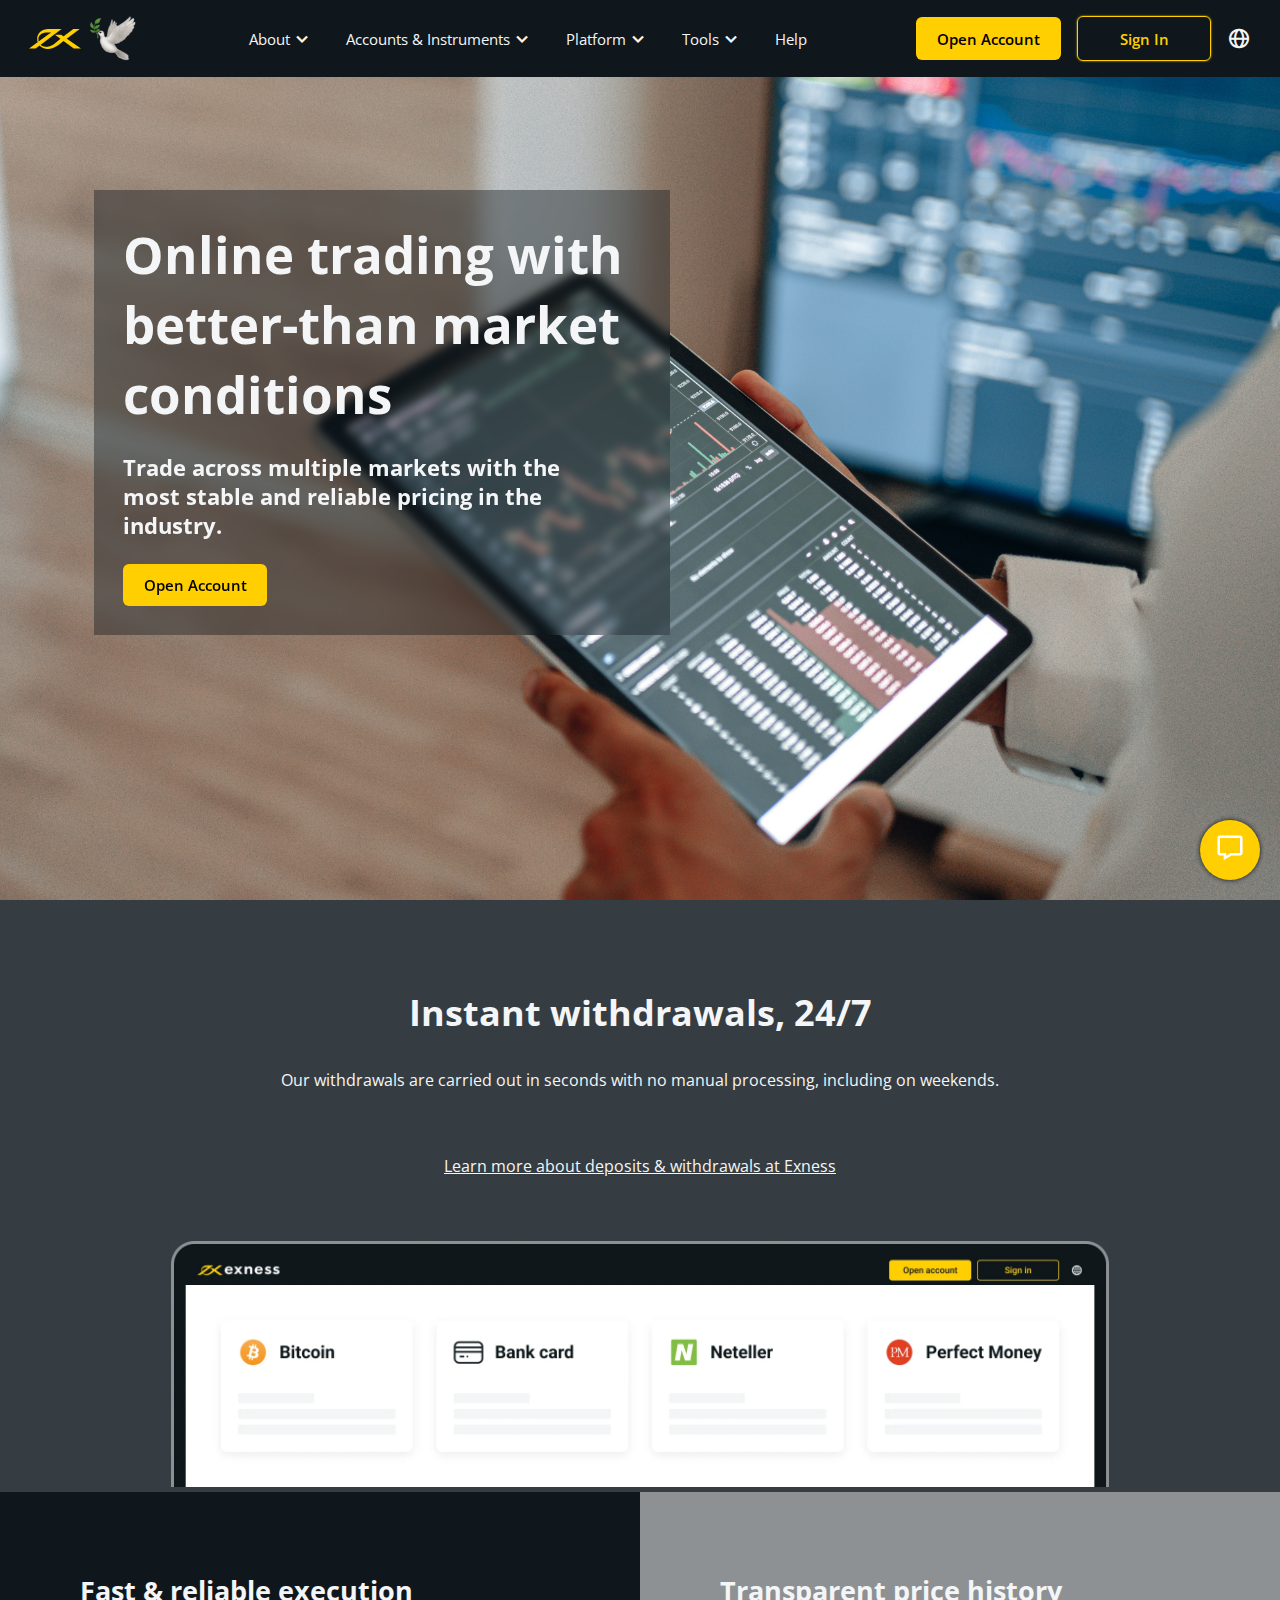
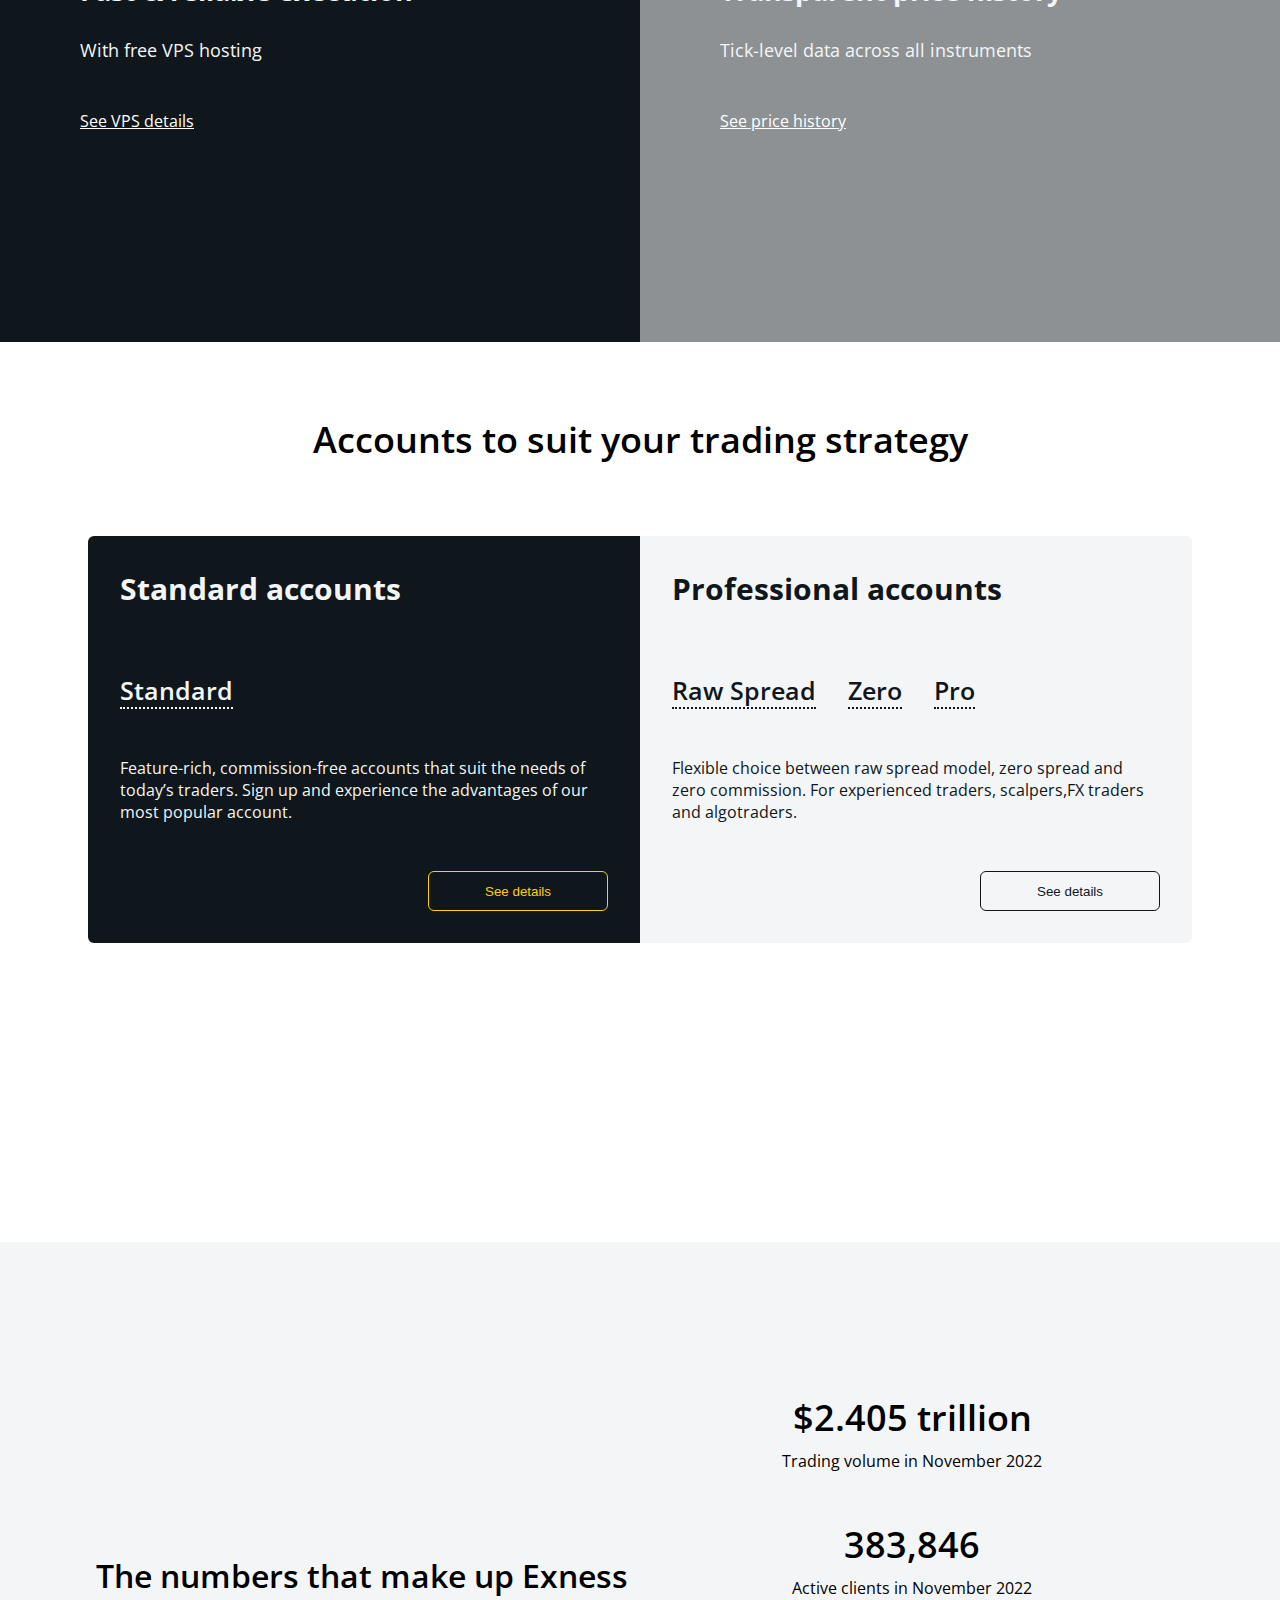
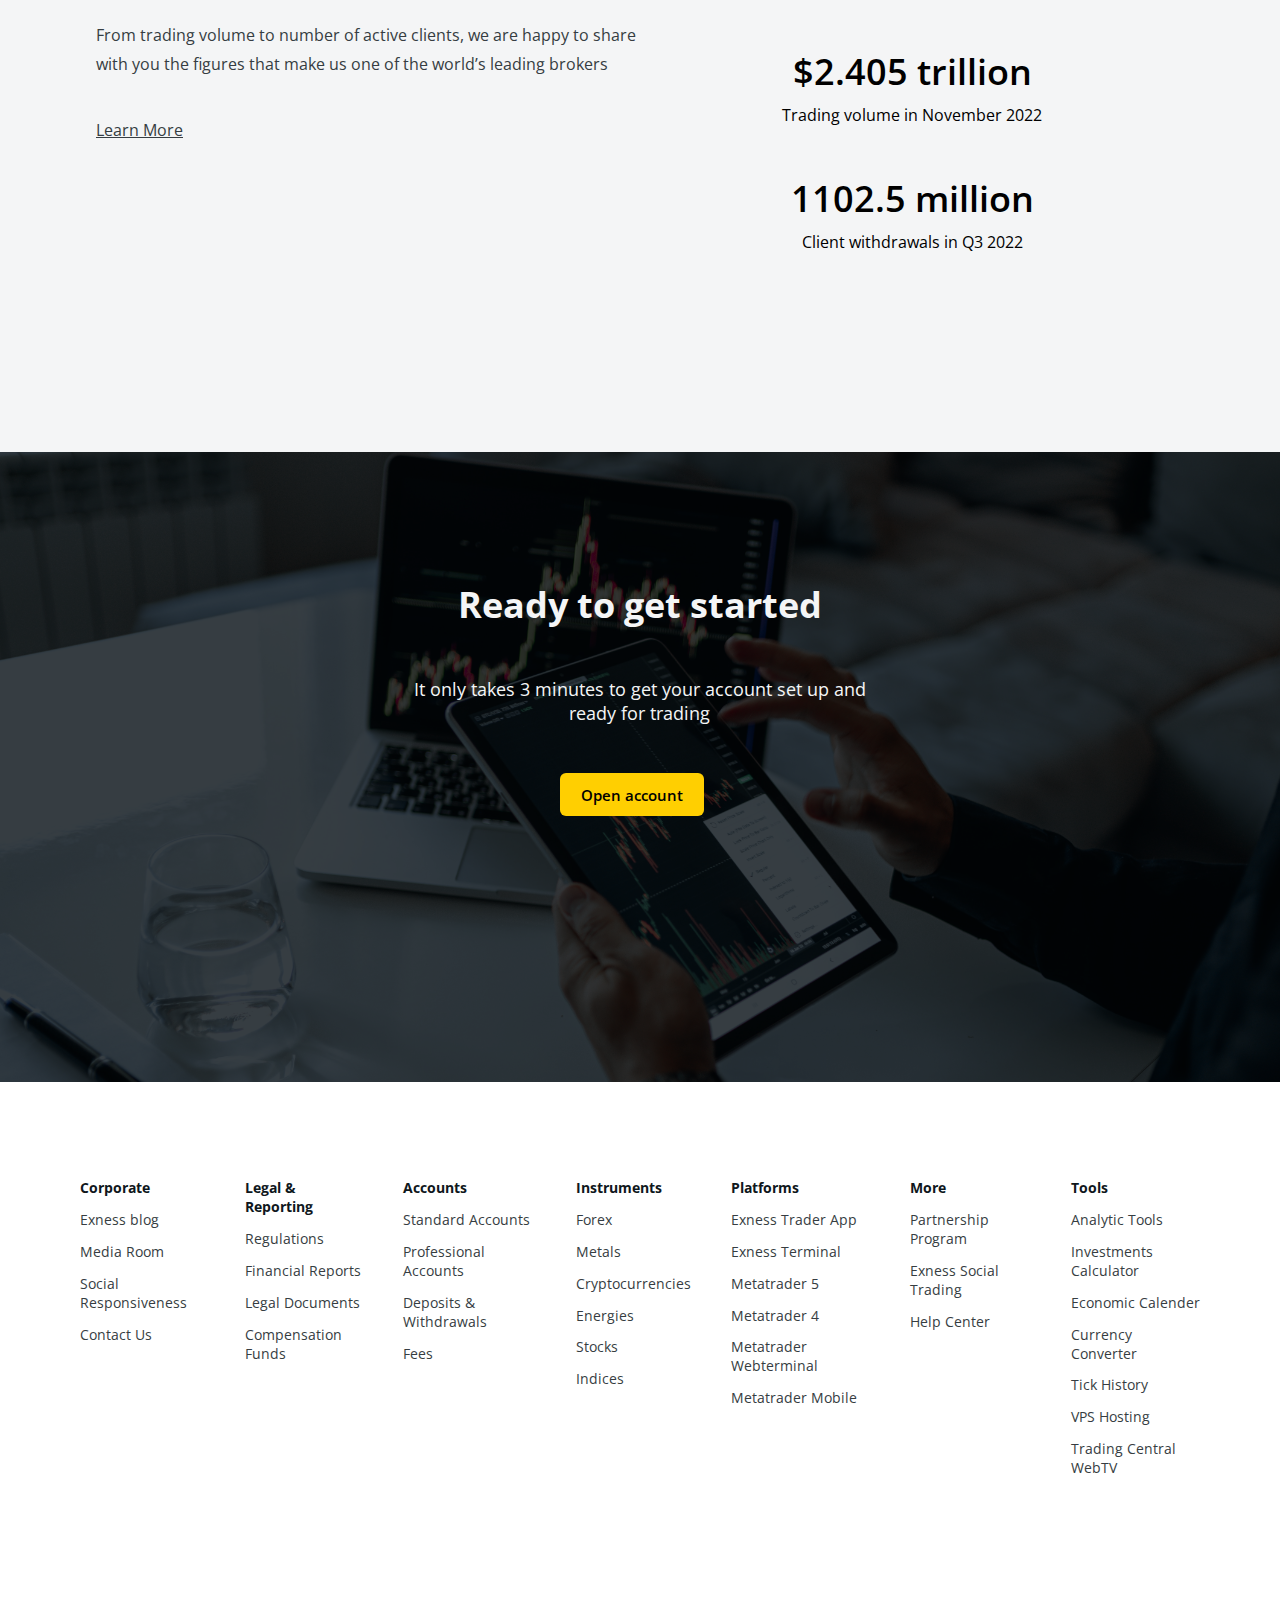
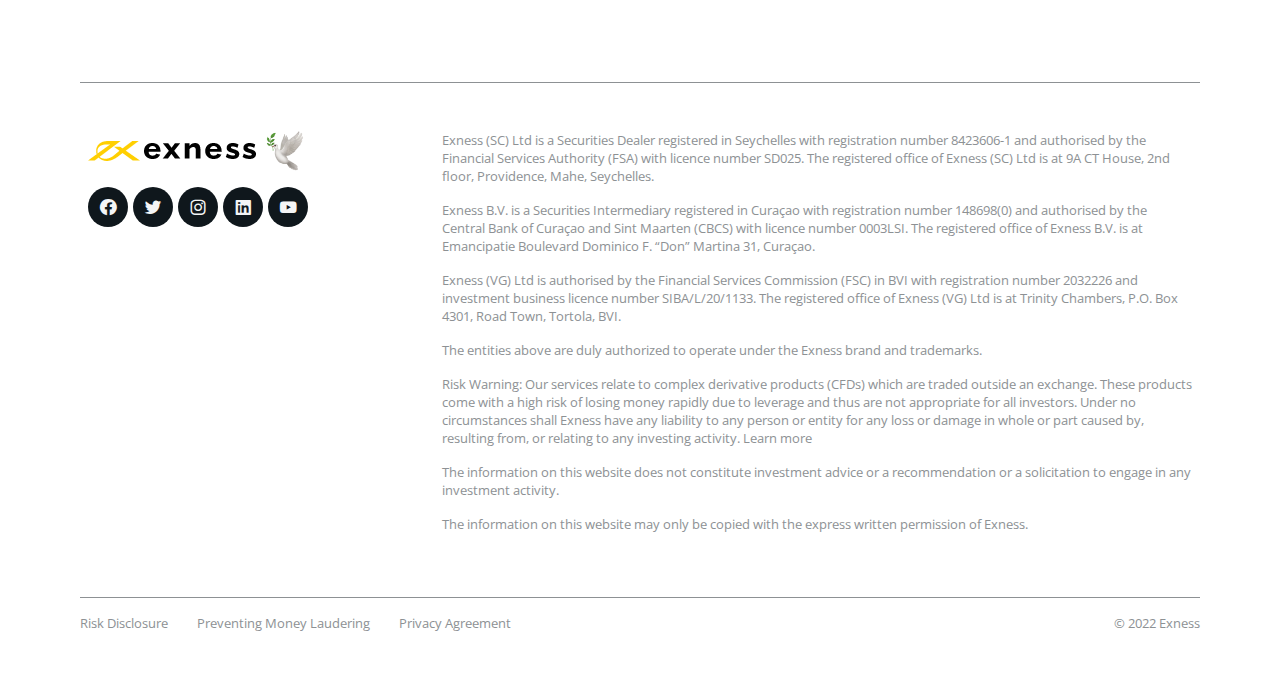
==== commit a84f2615: "22/04/23 continues" ====
--- a/index.html
+++ b/index.html
@@ -26,6 +26,11 @@
     </title>
   </head>
   <body>
+    <div class="sticky-button">
+      <button id="home-popup-btn" class="messageBtn">
+        <i class="bx bx-message"></i>
+      </button>
+    </div>
     <!-- NAV SECTION -->
     <nav>
       <!-- Nav Logo -->
@@ -125,7 +130,7 @@
             </div>
           </li>
           <!-- Help List -->
-          <li>Help</li>
+          <li><a href="./help_center.html">Help</a></li>
         </ul>
       </div>
       <div class="navCTA">
@@ -155,7 +160,9 @@
         Our withdrawals are carried out in seconds with no manual processing,
         including on weekends.
       </p>
-      <p class="link">Learn more about deposits & withdrawals at Exness</p>
+      <a href="" class="link"
+        >Learn more about deposits & withdrawals at Exness</a
+      >
       <img src="/assets/deposits-withdrawals.png" alt="" />
     </section>
     <!-- WITHDRAWALS SECTION -->
@@ -164,12 +171,12 @@
       <div class="execution">
         <h3>Fast & reliable execution</h3>
         <p>With free VPS hosting</p>
-        <p class="link">See VPS details</p>
+        <a href="" class="link">See VPS details</a>
       </div>
       <div class="transparent">
         <h3>Transparent price history</h3>
         <p>Tick-level data across all instruments</p>
-        <p class="link">See price history</p>
+        <a href="" class="link">See price history</a>
       </div>
     </section>
     <!-- EXECUTION SECTION -->
@@ -214,7 +221,7 @@
           From trading volume to number of active clients, we are happy to share
           with you the figures that make us one of the world’s leading brokers
         </p>
-        <span class="link">Learn More</span>
+        <a href="" class="link">Learn More</a>
       </div>
       <div class="testimonialsDetails">
         <div class="numbers">
--- a/style.css
+++ b/style.css
@@ -74,6 +74,27 @@
   box-shadow: 0px 0px 2px var(--main-theme);
 }
 
+.messageBtn {
+  background-color: var(--main-theme);
+  color: var(--theme-light);
+  padding: 0.7rem;
+  height: 60px;
+  width: 60px;
+  border-radius: 50%;
+  font-size: 30px;
+  cursor: pointer;
+  transition: 0.2s ease-in-out;
+  box-shadow: 0px 0px 5px var(--theme-dark);
+}
+
+.messageBtn:hover {
+  transform: translateY(5%);
+  box-shadow: 0px 0px 10px var(--theme-dark);
+}
+
+.messageBtn i {
+  text-align: center;
+}
 .secBtn:hover {
   box-shadow: 0px 0px 10px var(--main-theme);
 }
@@ -232,7 +253,8 @@
 }
 
 /* NAV SECTION MEDIA QUERIES */
-@media (min-width: 200px) and (max-width: 375px) {
+
+@media (max-width: 992px) {
   nav .navList {
     display: none;
   }
@@ -253,45 +275,7 @@
     cursor: pointer;
   }
 }
-@media (min-width: 376px) and (max-width: 576px) {
-  nav .navList {
-    display: none;
-  }
-  .navCTA .priBtn,
-  .navCTA .secBtn {
-    display: none;
-  }
-  nav .navCTA i:last-child {
-    display: flex;
-    margin-left: 0.8rem;
-  }
-  nav .navCTA .bx-globe {
-    display: none;
-  }
-  nav .bx-menu {
-    display: flex;
-    font-size: 24px;
-    cursor: pointer;
-  }
-}
-@media (min-width: 577px) and (max-width: 820px) {
-  nav .navList {
-    display: none;
-  }
-  nav .bx-menu {
-    display: flex;
-    font-size: 35px;
-    cursor: pointer;
-  }
-  nav .navCTA .bx-globe {
-    display: none;
-  }
-  nav .navCTA i:last-child {
-    display: flex;
-    margin-left: 0.8rem;
-    font-size: 35px;
-  }
-}
+
 /* NAV SECTION MEDIA QUERIES */
 
 /* xxxxxxxxNAV SECTION STYLINGxxxxxxxx */
@@ -350,9 +334,7 @@
 }
 
 /* HERO SECTION MEDIA QUERIES */
-@media (min-width: 200px) and (max-width: 374px) {
-}
-@media (min-width: 375px) and (max-width: 576px) {
+@media (max-width: 992px) {
   .hero {
     height: 80vh;
     padding: 4.6rem 0rem;
@@ -380,32 +362,6 @@
     width: 100%;
   }
 }
-@media (min-width: 577px) and (max-width: 820px) {
-  .hero {
-    height: 53vh;
-    padding: 4.6rem 0rem;
-  }
-  .hero .hero_content {
-    width: 100%;
-    padding: 1rem;
-    margin: 0px;
-  }
-  .hero_content h1 {
-    width: 70%;
-    margin-top: 5rem;
-    font-size: 3rem;
-    padding: 0;
-    text-align: left;
-  }
-  .hero_content p {
-    font-size: 16.5px;
-    color: var(--theme-gray);
-    width: 80%;
-    padding: 0;
-    text-align: left;
-    margin-bottom: 5rem;
-  }
-}
 /* xxxHERO SECTION MEDIA QUERIES */
 
 /* xxxxxxxxxHERO SECTION STYLING */
@@ -430,16 +386,16 @@
 
 .withdrawal .link {
   text-decoration: underline;
+  margin-bottom: 3rem;
 }
 
 .withdrawal img {
-  width: 100%;
+  margin-top: 4rem;
+  width: 85%;
 }
 
 /* WITHDRWAL SECTION MEDIA QUERIES */
-@media (min-width: 200px) and (max-width: 374px) {
-}
-@media (min-width: 375px) and (max-width: 576px) {
+@media (max-width: 992px) {
   .withdrawal {
     padding: 5rem 1rem 0 1rem;
   }
@@ -452,8 +408,6 @@
   .withdrawal p {
     margin-bottom: 2rem;
   }
-}
-@media (min-width: 577px) and (max-width: 820px) {
 }
 /* xxxWITHDRWAL SECTION MEDIA QUERIES */
 /* WITHDRAWALE SECTION */
@@ -496,14 +450,14 @@
 
 .exe_transparent .execution .link,
 .exe_transparent .transparent .link {
+  color: var(--theme-light);
   font-size: 16px;
   text-decoration: underline;
 }
 
 /* EXECUTION SECTION MEDIA QUERIES */
-@media (min-width: 200px) and (max-width: 374px) {
-}
-@media (min-width: 375px) and (max-width: 576px) {
+
+@media (max-width: 992px) {
   .exe_transparent {
     width: 100%;
     height: 30vh;
@@ -532,24 +486,18 @@
     font-size: 14px;
   }
 }
-@media (min-width: 577px) and (max-width: 820px) {
-  .exe_transparent {
-    height: 30vh;
-  }
-  .exe_transparent .execution p {
-    margin-bottom: 4.5rem;
-  }
-}
+
 /* xxxEXECUTION SECTION MEDIA QUERIES */
 /* EXECUTION SECTION STYLING */
 /* ACCOUNTS SECTION */
 .accounts {
-  height: 90vh;
+  height: 100vh;
   padding: 1.5rem;
   background-color: var(--theme-light);
 }
 
 .accounts h3 {
+  margin-top: 3rem;
   text-align: center;
   font-weight: 600;
   font-size: 36.2px;
@@ -614,14 +562,20 @@
 .accounts .accounts_types .professional button {
   display: block;
   margin-left: auto;
-  padding: 0.7rem 2.5rem;
+  padding: 0.7rem 3.5rem;
   background-color: transparent;
+  cursor: pointer;
+  transition: 0.2s ease;
 }
 
 .accounts .accounts_types .standard button {
-  border: 1px solid var(--theme-gray);
+  border: 1px solid var(--main-theme);
   border-radius: 6px;
-  color: var(--theme-gray);
+  color: var(--main-theme);
+}
+
+.accounts .accounts_types .standard button:hover {
+  background-color: #ffd0013d;
 }
 
 .accounts .accounts_types .professional button {
@@ -631,9 +585,8 @@
 }
 
 /* ACCOUNTS SECTION MEDIA QUERIES */
-@media (min-width: 200px) and (max-width: 374px) {
-}
-@media (min-width: 375px) and (max-width: 576px) {
+
+@media (max-width: 992px) {
   .accounts {
     height: 80vh;
     padding: 0.5rem;
@@ -670,39 +623,7 @@
     width: 100%;
   }
 }
-@media (min-width: 577px) and (max-width: 820px) {
-  .accounts {
-    height: 80vh;
-    padding: 0.5rem;
-  }
-  .accounts h3 {
-    font-size: 25.2px;
-    margin-top: 3rem;
-  }
-
-  .accounts .accounts_types {
-    padding: 1rem;
-    flex-direction: row;
-  }
-  .accounts .accounts_types .standard,
-  .accounts .accounts_types .professional {
-    width: 100%;
-    padding: 1rem;
-  }
-  .accounts .accounts_types .standard h4,
-  .accounts .accounts_types .professional h4 {
-    font-size: 22px;
-  }
-  .accounts .accounts_types .standard span,
-  .accounts .accounts_types .professional span {
-    font-size: 18px;
-  }
-
-  .accounts .accounts_types .standard button,
-  .accounts .accounts_types .professional button {
-    width: 100%;
-  }
-}
+
 /* xxxACCOUNTS SECTION MEDIA QUERIES */
 /* ACCOUNTS SECTION */
 
@@ -760,9 +681,8 @@
 }
 
 /* TESTIMONIALS SECTION MEDIA QUERIES */
-@media (min-width: 200px) and (max-width: 374px) {
-}
-@media (min-width: 375px) and (max-width: 576px) {
+
+@media (max-width: 992px) {
   .testimonials {
     flex-direction: column;
     margin-top: 18rem;
@@ -789,17 +709,7 @@
     color: var(--theme-mid-dark);
   }
 }
-@media (min-width: 577px) and (max-width: 820px) {
-  .testimonials {
-    margin-top: -20rem;
-    padding: 3rem;
-    font-size: 80%;
-    height: 60vh;
-  }
-  .numbers span:first-of-type {
-    font-size: 28px;
-  }
-}
+
 /* xxxTESTIMONIALS SECTION MEDIA QUERIES */
 /* TESTIMONIALS SECTION */
 
@@ -855,9 +765,8 @@
 }
 
 /* CTA SECTION MEDIA QUERIES */
-@media (min-width: 200px) and (max-width: 374px) {
-}
-@media (min-width: 375px) and (max-width: 576px) {
+
+@media (max-width: 992px) {
   .CTA {
     height: 35vh;
     padding: 1rem;
@@ -876,12 +785,7 @@
     width: 100%;
   }
 }
-@media (min-width: 577px) and (max-width: 820px) {
-  .CTA {
-    height: 50vh;
-    padding: 6rem;
-  }
-}
+
 /* xxxCTA SECTION MEDIA QUERIES */
 /* CTA SECTION */
 
@@ -906,20 +810,14 @@
 }
 
 /* LINKS SECTION MEDIA QUERIES */
-@media (min-width: 200px) and (max-width: 374px) {
-}
-@media (min-width: 375px) and (max-width: 576px) {
+
+@media (max-width: 992px) {
   .links {
     padding: 2rem 1rem;
     flex-wrap: wrap;
   }
 }
-@media (min-width: 577px) and (max-width: 820px) {
-  .links {
-    padding: 4rem 3rem;
-    flex-wrap: wrap;
-  }
-}
+
 /* xxxLINKS SECTION MEDIA QUERIES */
 /* LINKS SECTION */
 
@@ -1006,12 +904,12 @@
 .footerProper .legals div {
   font-size: 13px;
   font-weight: 400;
+  color: var(--theme-lighter-gray);
 }
 
 /* FOOTER SECTION MEDIA QUERIES */
-@media (min-width: 200px) and (max-width: 374px) {
-}
-@media (min-width: 375px) and (max-width: 576px) {
+
+@media (max-width: 992px) {
   footer {
     padding: 2rem 1rem;
   }
@@ -1040,36 +938,360 @@
     gap: 0.8rem;
     flex-direction: column;
   }
-}
-@media (min-width: 577px) and (max-width: 820px) {
-  footer {
-    padding: 2rem 1rem;
-  }
-  footer .companyDetails {
-    flex-direction: column;
-    gap: 2rem;
-    padding: 3rem 0.5rem;
-  }
-  .companyDetails .companyDetContents {
-    width: 100%;
-  }
-  .companyDetails .logo {
-    width: 100%;
-  }
-  .footerProper {
-    color: var(--theme-lighter-gray);
-    padding: 0.5rem 1rem;
-    margin-top: 0rem;
-  }
-  .footerProper .legals {
-    flex-direction: column;
-    gap: 1rem;
-  }
-  .footerProper .legals .spans {
-    align-items: flex-start;
-    gap: 0.8rem;
-    flex-direction: column;
-  }
-}
+
+  .links {
+    display: flex;
+    align-items: start;
+    justify-content: start;
+    gap: 3rem;
+  }
+
+  .links ul:nth-child(3) {
+    font-size: 95%;
+  }
+}
+
 /* xxxFOOTER SECTION MEDIA QUERIES */
 /* FOOTER */
+
+/* HELP CENTER PAGE */
+
+.sticky-button {
+  position: fixed;
+  bottom: 0;
+  right: 0;
+  margin: 20px;
+}
+
+.sticky-button .secBtn {
+  background-color: var(--main-theme);
+  color: var(--theme-dark);
+  display: flex;
+  align-items: start;
+  justify-content: start;
+  gap: 10px;
+}
+
+.sticky-button .secBtn i {
+  font-size: 20px;
+  padding: 0;
+}
+
+.sticky-button .secBtn:hover {
+  box-shadow: 0px 0px 5px #363d42;
+}
+
+.modal {
+  display: none;
+  position: fixed;
+  z-index: 1;
+  right: 1%;
+  top: 32%;
+  width: 30%;
+  height: 100%;
+  overflow: auto;
+  background-color: transparent;
+  display: flex;
+  flex-direction: column;
+  align-items: center;
+  justify-content: center;
+}
+
+.modal-header {
+  display: flex;
+  align-items: center;
+  justify-content: space-between;
+  background-color: var(--theme-mid-dark);
+  color: var(--theme-light);
+  padding: 15px;
+}
+
+.modal-content {
+  background-color: #fefefe;
+  margin: 15% auto 0% auto;
+  padding: 0px;
+  border: 1px solid #888;
+  /* width: 70%; */
+}
+
+.modal-contents {
+  padding: 15px;
+  display: flex;
+  flex-direction: column;
+  align-items: center;
+  justify-content: center;
+}
+
+.modal-contents > div {
+  margin-top: 12px;
+  width: 80%;
+  border-radius: 5px;
+  padding: 13px;
+  background-color: var(--theme-lighter-gray);
+  color: var(--theme-light);
+}
+
+.modal-contents small {
+  font-size: 70%;
+}
+
+.chatbox {
+  background-color: var(--theme-lighter-gray);
+  width: 100%;
+  display: flex;
+  align-items: center;
+  justify-content: space-between;
+}
+
+.chatbox i {
+  font-size: 40px;
+  flex: 1;
+  padding-left: 7px;
+}
+
+.chatbox textarea {
+  flex: 7;
+  font-family: inherit;
+}
+
+.close {
+  float: right;
+  font-size: 28px;
+  font-weight: bold;
+}
+
+.close:hover,
+.close:focus {
+  color: var(--theme-lighter-gray);
+  text-decoration: none;
+  cursor: pointer;
+}
+
+.Help_center nav {
+  padding: 1rem 5rem;
+  display: flex;
+  align-items: center;
+  justify-content: space-between;
+}
+
+.Help_center nav {
+  background-color: var(--theme-gray);
+  color: var(--theme-dark);
+}
+
+.Help_center nav img {
+  max-height: 18px;
+  vertical-align: middle;
+  max-width: 144px;
+}
+
+.Help_center main {
+  margin-top: 4.5rem;
+}
+
+/* HELP CENTER PAGE */
+
+.help_center_hero {
+  padding: 2.5rem;
+  height: 50vh;
+  background-image: url("./assets/center_bg.svg");
+  background-position: center;
+  background-repeat: no-repeat;
+  background-size: cover;
+  color: var(--theme-lighter-gray2);
+  text-align: center;
+}
+
+.help_center_hero .container {
+  width: 50%;
+  margin: auto;
+  display: flex;
+  flex-direction: column;
+  align-items: center;
+  gap: 2.5rem;
+}
+
+.help_center_hero .help_center_hero_details h1 {
+  font-size: 3rem;
+}
+
+.help_center_hero_input-para {
+  flex-direction: column;
+  display: flex;
+  align-items: start;
+}
+
+.help_center_hero_input-para .input {
+  width: 100%;
+  position: relative;
+}
+
+.help_center_hero_input-para .input input {
+  width: 100%;
+  padding: 14px;
+  padding-left: 2.5rem;
+  margin-bottom: 20px;
+  border-radius: 150px;
+  outline: none;
+  border: none;
+  color: var(--theme-mid-dark);
+}
+
+.help_center_hero_input-para .input i {
+  position: absolute;
+  color: var(--theme-lighter-gray);
+  font-size: 25px;
+  top: 18%;
+  left: 2%;
+}
+
+::placeholder {
+  padding: 1rem;
+  font-family: inherit;
+  font-size: 14px;
+}
+
+.help_center_hero a {
+  color: var(--main-theme);
+}
+
+.help_center_hero a:hover {
+  text-decoration: underline;
+}
+
+.help_center_buttons {
+  padding: 4.5rem;
+}
+
+.help_center_container {
+  display: flex;
+  flex-direction: column;
+  align-items: center;
+  justify-content: space-between;
+  row-gap: 2rem;
+}
+
+.help_center_buttons .btns_grid {
+  display: grid;
+  grid-template-columns: repeat(3, 1fr);
+  gap: 2rem;
+  width: 100%;
+}
+
+.help_center_buttons .btns_grid .btn_box {
+  border: 1px solid var(--theme-lighter-gray);
+  padding: 25px 25px;
+  text-align: center;
+  font-weight: 500;
+  border-radius: 3px;
+  cursor: pointer;
+}
+
+.help_center_buttons .btns_single {
+  width: 100%;
+  border: 1px solid var(--theme-lighter-gray);
+  padding: 25px 25px;
+  text-align: center;
+  font-weight: 500;
+  border-radius: 3px;
+  cursor: pointer;
+}
+
+.help_center_buttons .btns_grid .btn_box,
+.help_center_buttons .btns_single {
+  transition: all 0.2s ease-in-out;
+}
+
+.help_center_buttons .btns_grid .btn_box:hover,
+.help_center_buttons .btns_single:hover {
+  box-shadow: 3px 5px 14px #8d9194b2;
+  transform: translateY(-5%);
+}
+
+.help_center_details {
+  margin-top: 0.8rem;
+  width: 100%;
+  display: grid;
+  grid-template-columns: repeat(2, 1fr);
+  place-items: center start;
+}
+
+.help_center_details .details_right ul,
+.help_center_details .details_left ul {
+  display: flex;
+  flex-direction: column;
+  align-items: start;
+  justify-content: start;
+  gap: 1rem;
+}
+.help_center_details .details_right ul li:first-of-type,
+.help_center_details .details_left ul li:first-of-type {
+  width: 100%;
+  font-weight: 700;
+  color: var(--theme-mid-dark);
+  padding-bottom: 1rem;
+  border-bottom: 1px solid #8d9194b2;
+}
+
+.details_left ul li,
+.details_right ul li {
+  border-bottom: 1px solid #ddddddb8;
+  font-weight: 300;
+  width: 100%;
+  padding-bottom: 10px;
+}
+
+.details_left ul li a,
+.details_right ul li a {
+  color: rgba(3, 118, 188, 1);
+  font-size: 95%;
+}
+
+.details_left ul li a:hover,
+.details_right ul li a:hover {
+  text-decoration: underline;
+}
+
+/* HELP CENTER PAGE */
+
+/* HELP CENTER CTA */
+.help-center-CTA {
+  background-color: #ddd;
+  padding: 20px 35px;
+  width: 90%;
+  margin: auto;
+  border-radius: 8px;
+}
+
+.help-center-CTA p:first-of-type {
+  margin-bottom: 22px;
+  font-weight: 700;
+  color: var(--theme-mid-dark);
+}
+
+.help-center-CTA p:last-of-type {
+  font-size: 90%;
+  font-weight: 300;
+}
+
+.help-center-CTA p:last-of-type span {
+  color: rgba(3, 118, 188, 1);
+}
+/* HELP CENTER CTA */
+
+.Help_center footer {
+  padding: 0;
+  margin-top: 4.5rem;
+  margin-bottom: 3.5rem;
+  border-top: 1px solid #ccc;
+}
+
+.Help_center footer .companyDetContents {
+  padding: 1rem 5rem;
+  margin-top: 3rem;
+}
+
+.Help_center footer .copy {
+  font-size: 80%;
+  color: var(--theme-lighter-gray);
+}
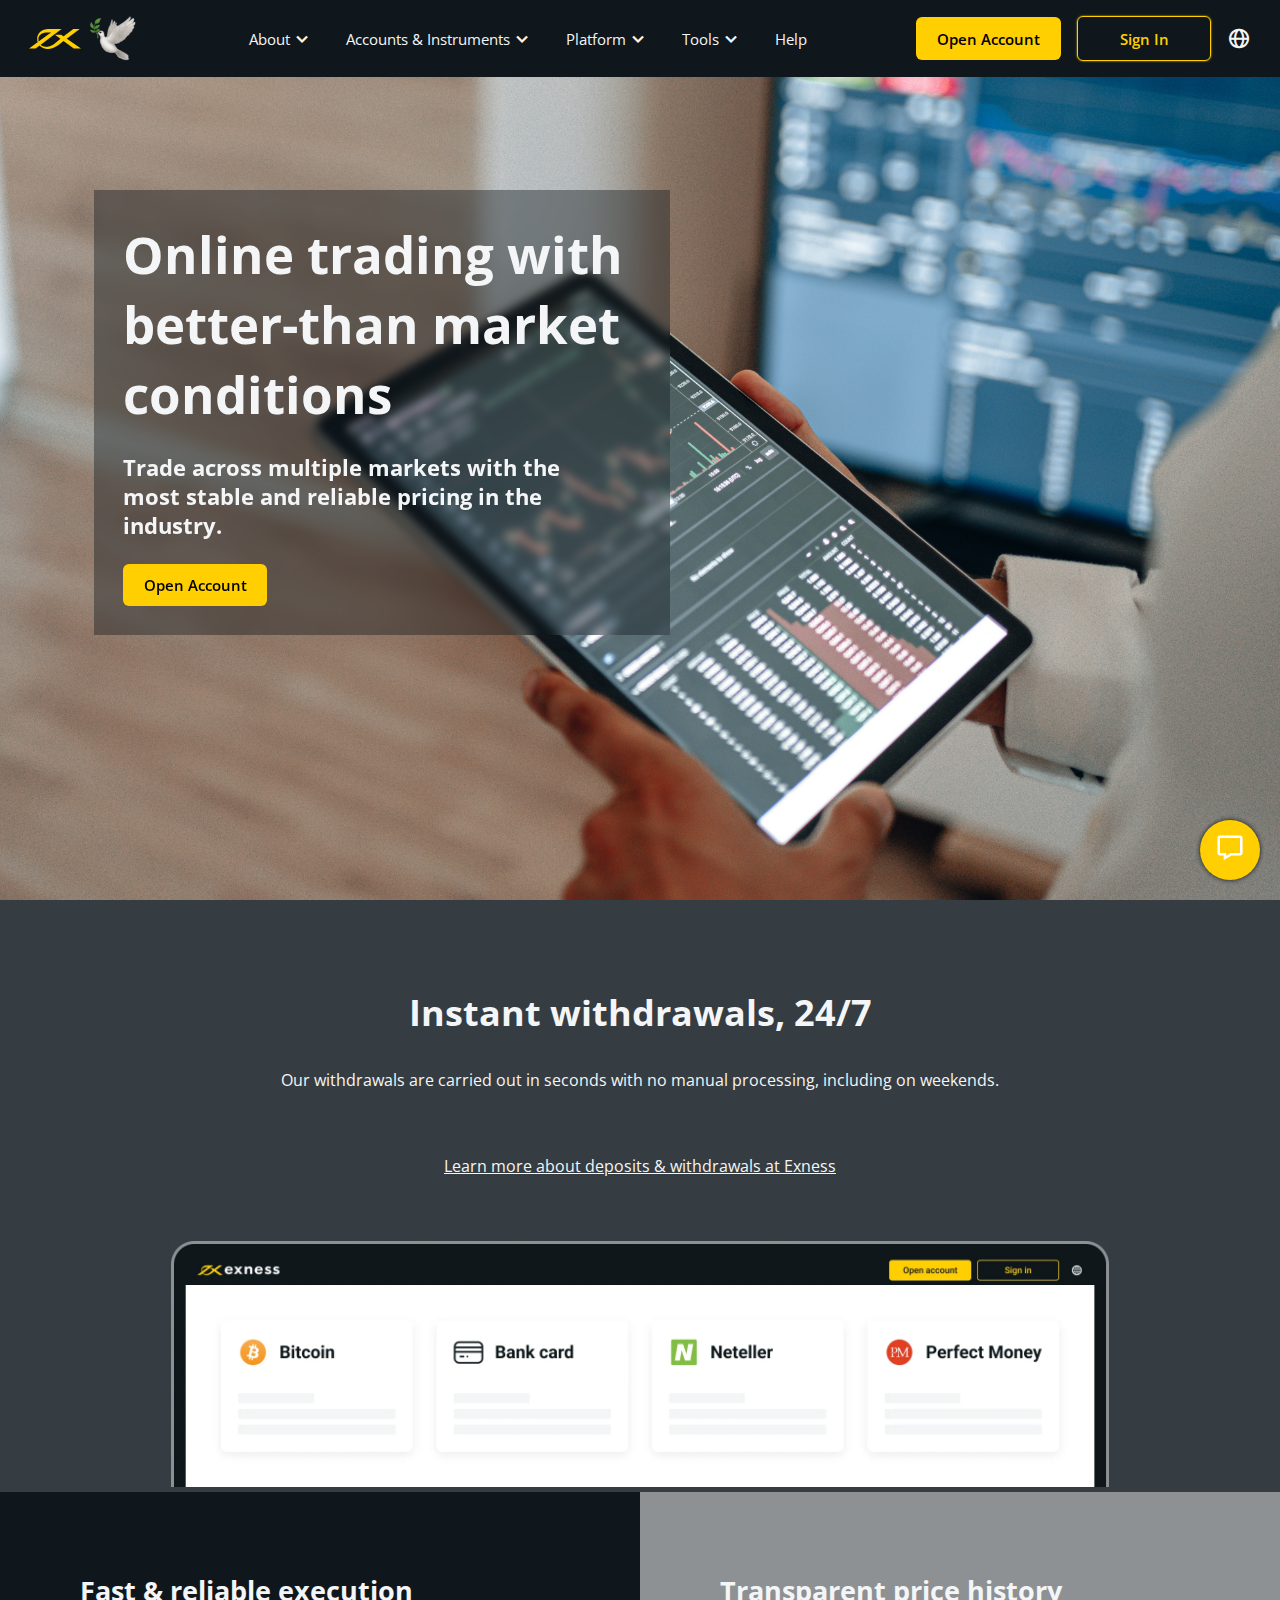
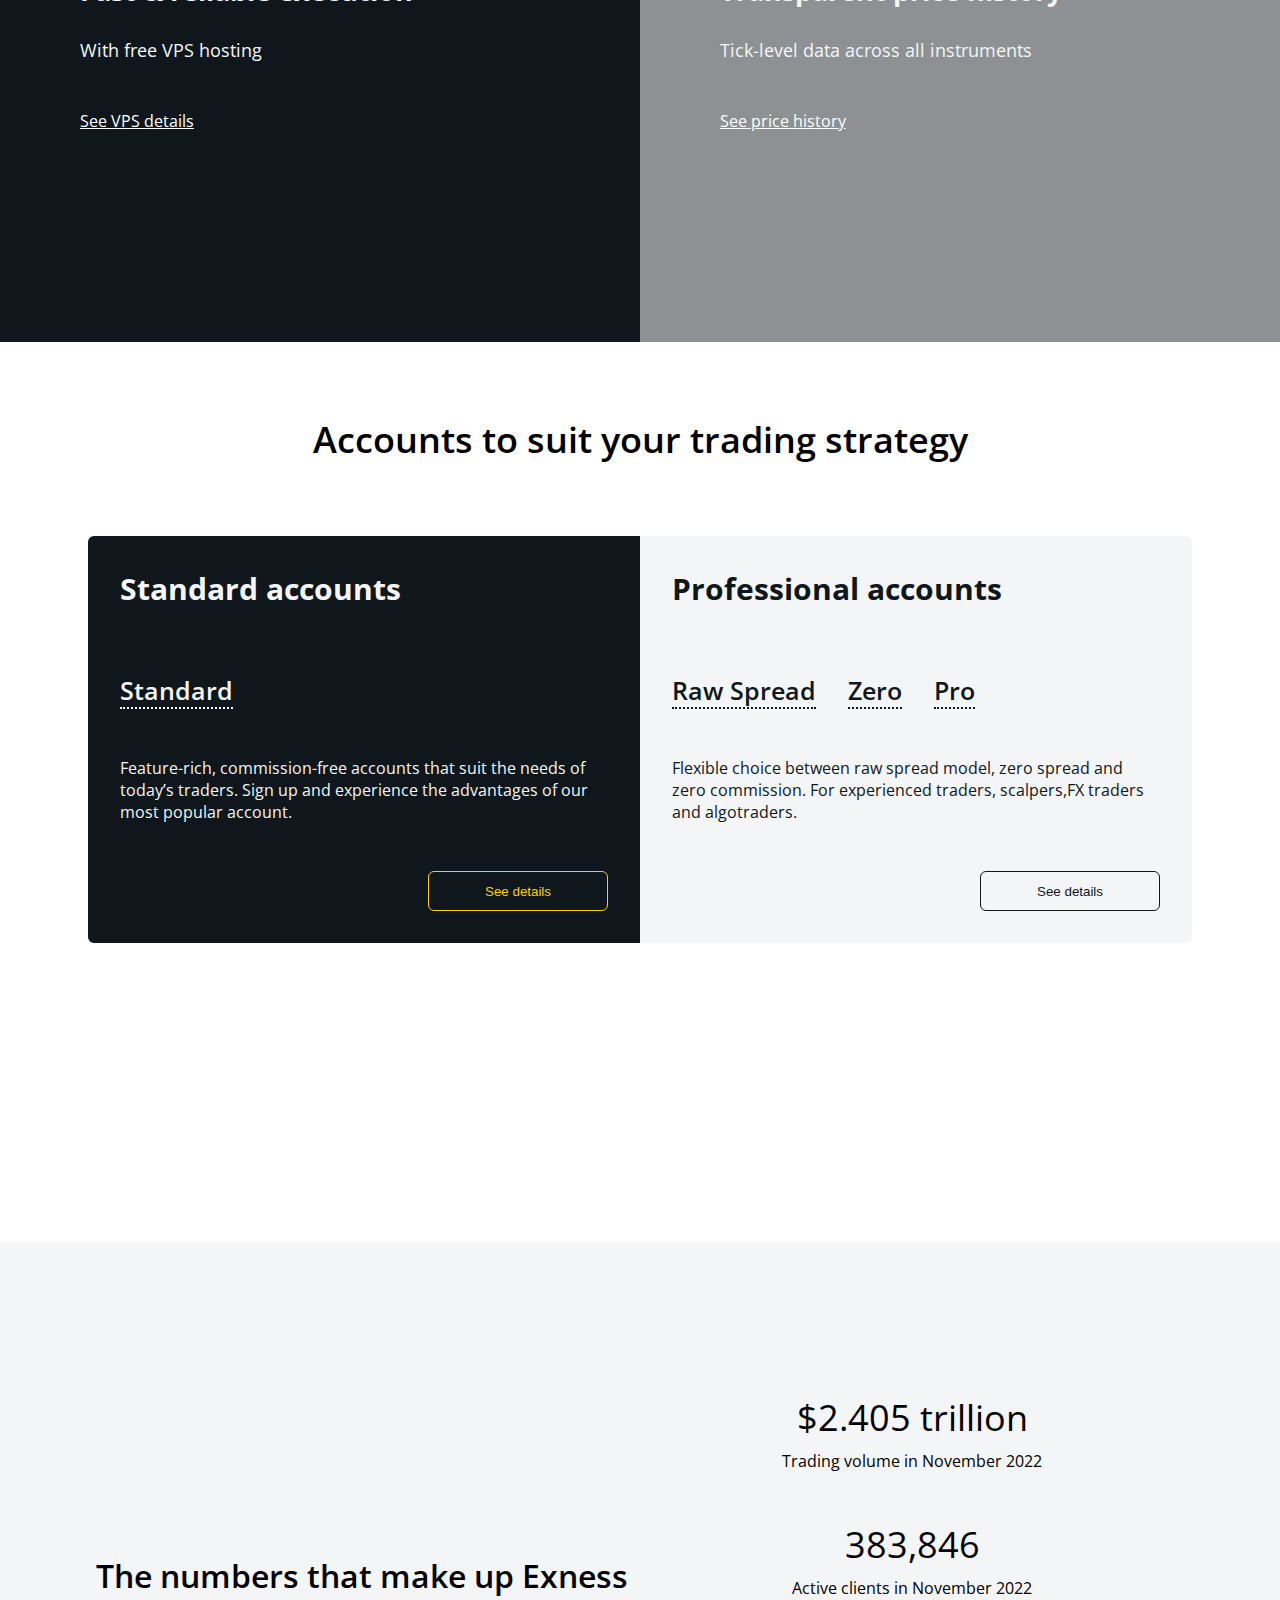
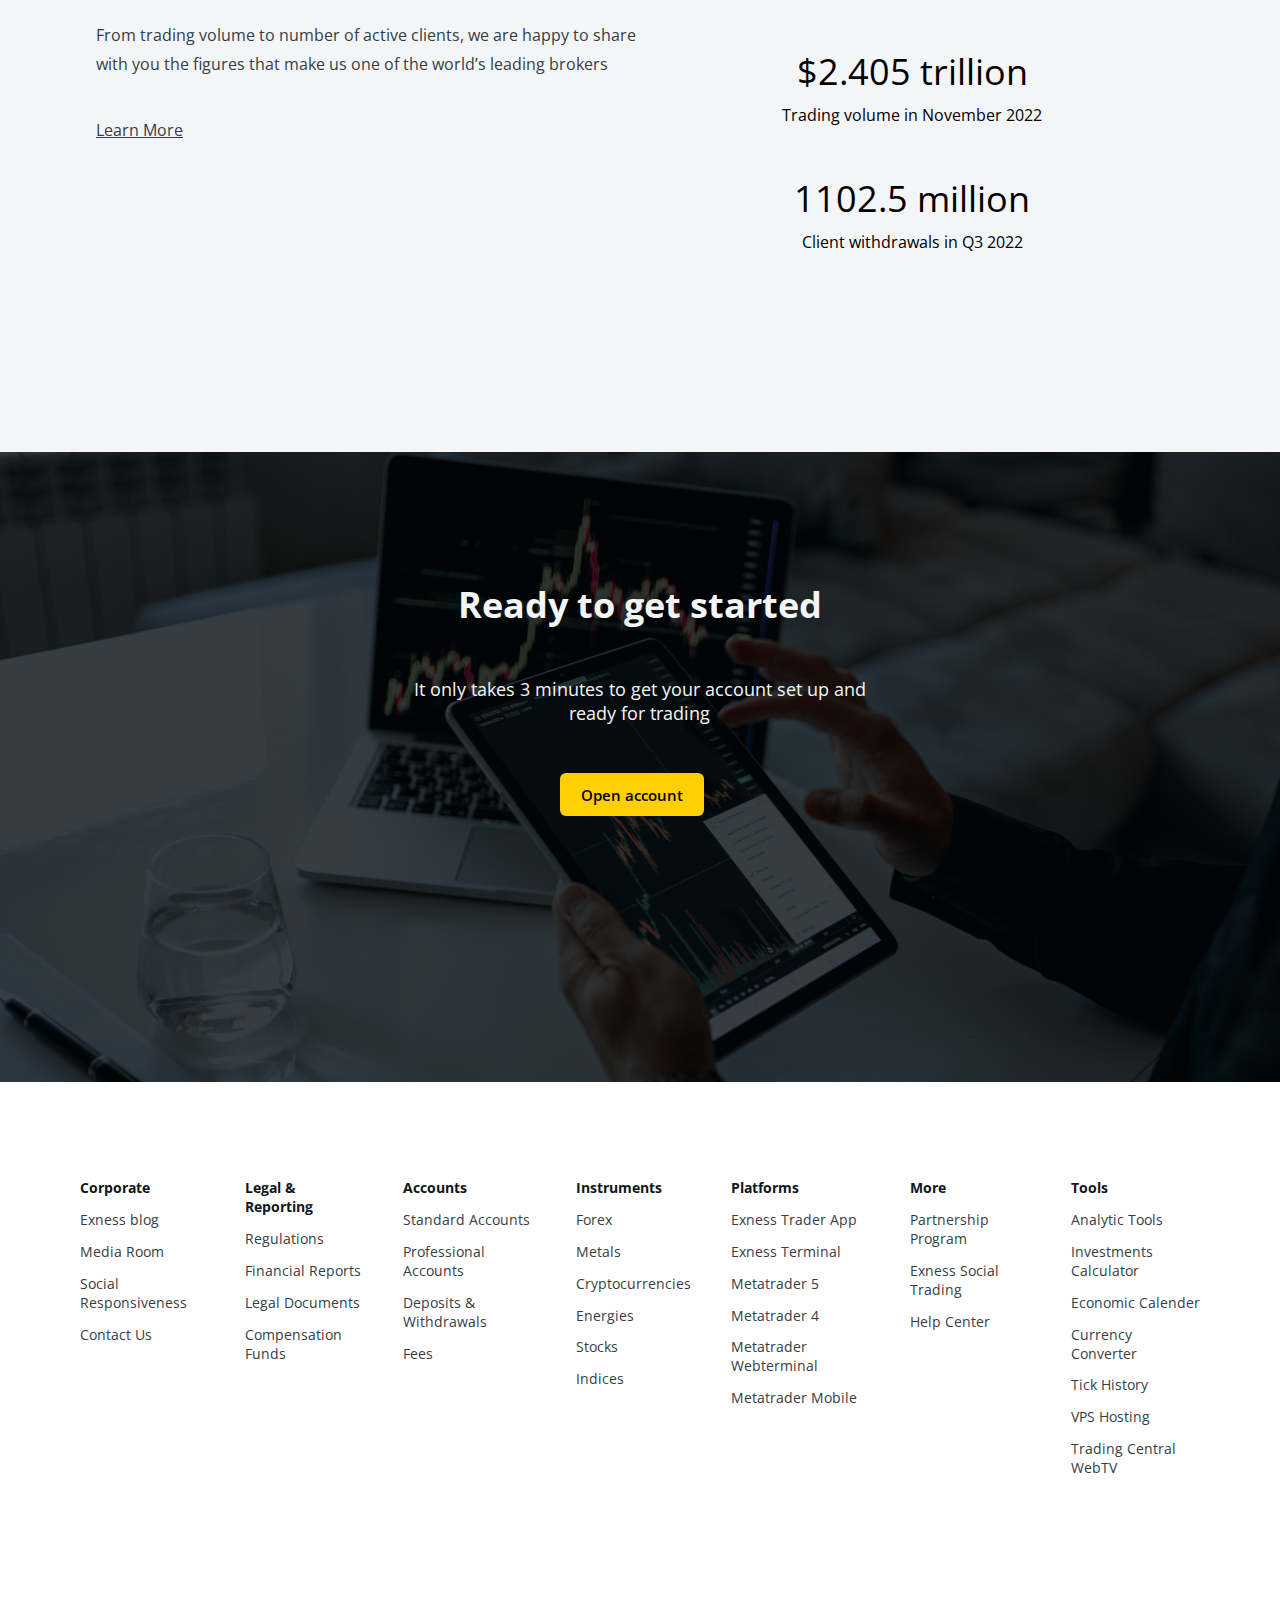
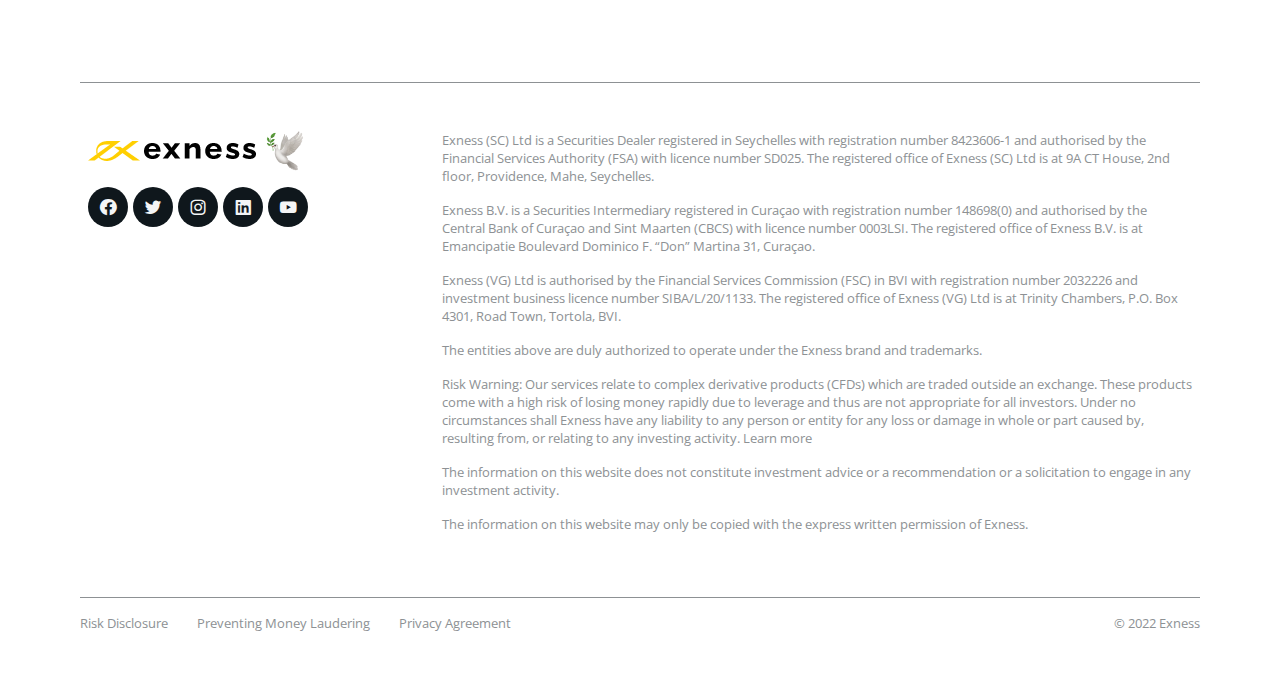
==== commit 8bc0f66d: "fix" ====
--- a/index.html
+++ b/index.html
@@ -149,7 +149,9 @@
           Trade across multiple markets with the most stable and reliable
           pricing in the industry.
         </p>
-        <button class="heroBtn">Open Account</button>
+        <button class="heroBtn" onclick="location.href='./open_account.html'">
+          Open Account
+        </button>
       </div>
     </section>
     <!-- xxxHERO SECTION -->
--- a/style.css
+++ b/style.css
@@ -651,6 +651,10 @@
   justify-content: space-between;
 }
 
+.testimonialsDetails .numbers span:first-of-type {
+  font-weight: 400;
+}
+
 .testimonialsCTA h3 {
   font-size: 32px;
   font-weight: 600;
@@ -1295,3 +1299,113 @@
   font-size: 80%;
   color: var(--theme-lighter-gray);
 }
+
+/* OPEN ACCOUNT PAGE */
+
+.open_account {
+  background-color: var(--theme-gray);
+  height: 100%;
+}
+
+.open_account nav {
+  padding: 1rem 14rem;
+}
+
+.open_account .language {
+  display: flex;
+  align-items: center;
+  justify-content: space-between;
+  gap: 0.7rem;
+}
+
+.open_account .form_container {
+  width: 40%;
+  margin: auto;
+  margin-top: 10rem;
+  display: flex;
+  align-items: start;
+  flex-direction: column;
+  justify-content: center;
+}
+
+.form_container h1 {
+  margin-bottom: 1.5rem;
+}
+
+.form_container form {
+  background-color: var(--theme-light);
+  width: 100%;
+  display: flex;
+  flex-direction: column;
+  align-items: center;
+  justify-content: center;
+  padding: 3rem;
+  row-gap: 3rem;
+  border-radius: 10px;
+  box-shadow: 0px 0px 3px var(--theme-mid-dark);
+}
+
+.form_container label {
+  width: 100%;
+}
+
+.form_container form label input {
+  padding: 0.4rem;
+  width: 100%;
+}
+
+.form_container form label select {
+  padding: 0.4rem;
+  width: 100%;
+  background: transparent;
+  border: none;
+  border-bottom: 1px solid var(--theme-mid-dark);
+  color: var(--theme-lighter-gray);
+  font-size: 0.8rem;
+}
+
+.form_container form label input {
+  border: none;
+  border-bottom: 1px solid var(--theme-mid-dark);
+  color: var(--theme-lighter-gray);
+  font-size: 0.8rem;
+  outline: none;
+}
+
+.form_container form label:last-of-type {
+  display: flex;
+  align-items: start;
+  justify-content: space-between;
+}
+
+.form_container form label:last-of-type span {
+  flex-basis: 90%;
+  padding: 0;
+  color: var(--theme-lighter-gray);
+}
+
+.form_container form label:last-of-type input {
+  flex-basis: 10%;
+  width: 1.3rem;
+  height: 1.3rem;
+}
+
+.form_container form label:nth-child(3) ul {
+  font-size: 0.75rem;
+  margin-top: 1rem;
+  color: var(--theme-lighter-gray);
+  list-style: circle;
+}
+
+
+.form_container button {
+  background-color: var(--main-theme);
+  padding: 0.9rem;
+  width: 100%;
+  transition: 0.2s ease;
+}
+
+.form_container button:hover {
+  background-color: var(--main-theme-hover);
+  cursor: pointer;
+}
